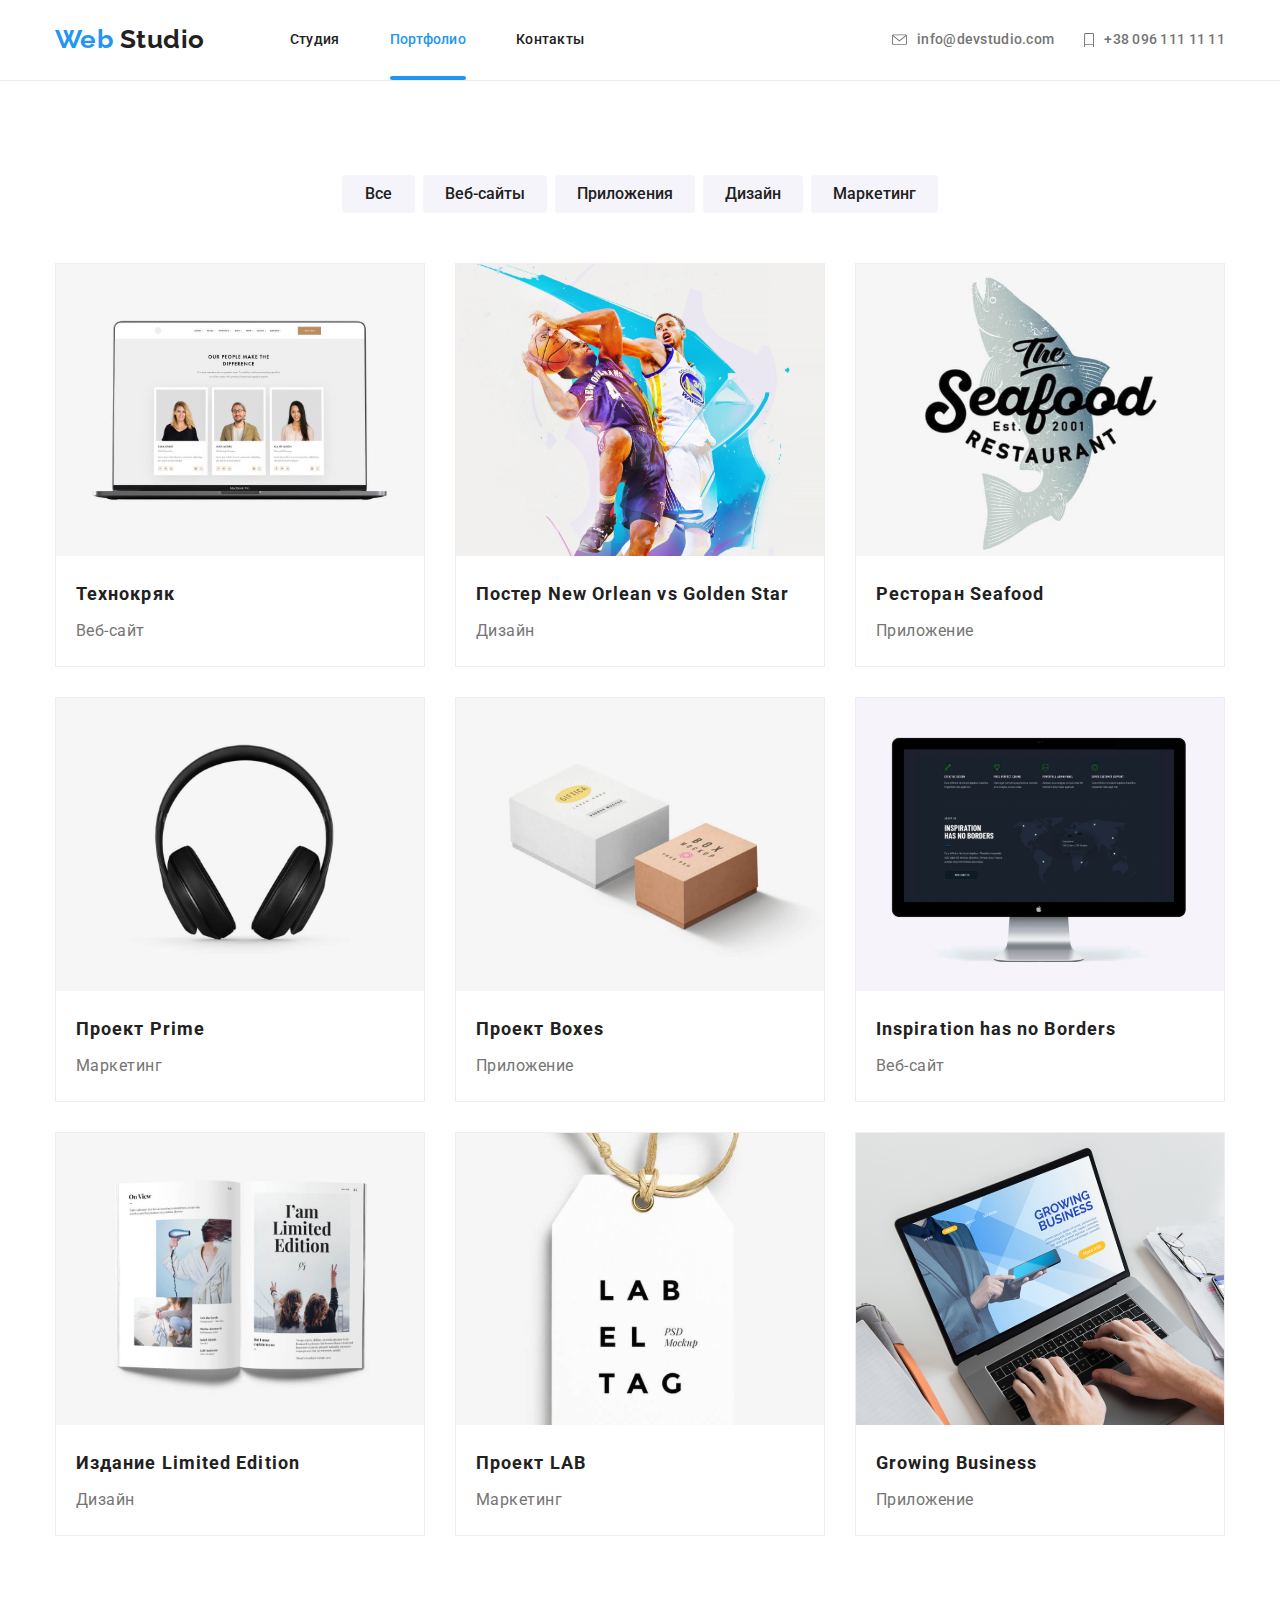
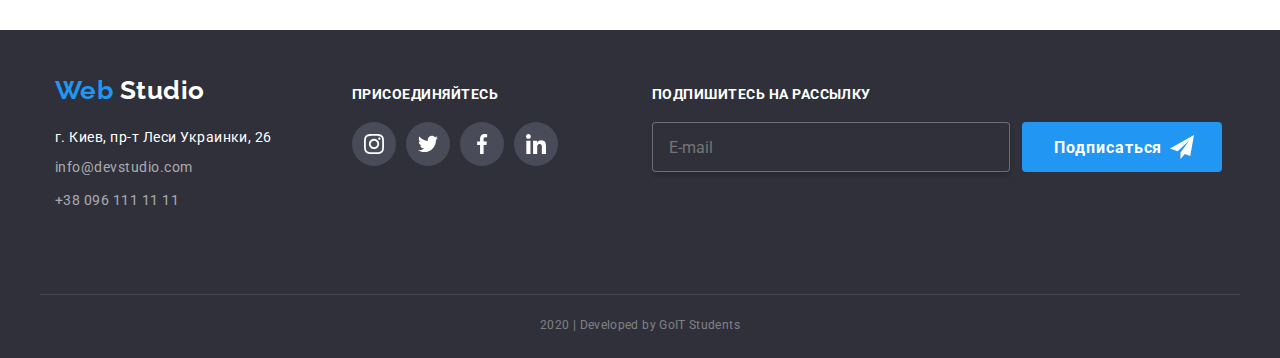
==== portfolio.html @ 12be7b73 "1" ====
<!DOCTYPE html>
<html lang="ru">
  <head>
    <meta charset="UTF-8" />
    <meta name="viewport" content="width=device-width, initial-scale=1.0" />
    <title>Portfolio</title>
    <link
      href="https://fonts.googleapis.com/css2?family=Raleway:wght@700&family=Roboto:wght@400;500;700&display=swap"
      rel="stylesheet"
    />
    <link
      rel="stylesheet"
      href="https://cdnjs.cloudflare.com/ajax/libs/modern-normalize/0.6.0/modern-normalize.min.css"
    />
    <link rel="stylesheet" href="./css/style.css" />
  </head>
  <body class="page">
    <!-- шапка сайта -->
    <header class="page-header">
      <nav class="container main-nav">
        <a href="./index.html" class="header-logo">
          <span class="header-logo-web">Web</span> Studio
        </a>
        <ul class="site-nav list">
          <li class="item">
            <a href="./index.html" class="header-site-nav">Студия</a>
          </li>
          <li class="item">
            <a href="./portfolio.html" class="header-site-nav current"
              >Портфолио</a
            >
          </li>
          <li class="item">
            <a href="" class="header-site-nav">Контакты</a>
          </li>
        </ul>

        <address class="address-nav">
          <ul class="address-nav list">
            <li class="item">
              <a class="address-mail link" href="mailto:info@devstudio.com">
                <svg class="mail-icon-address">
                  <use href="./img/sprite.svg#icon-mail"></use>
                </svg>
                <!-- <span> -->
                <!-- <img src="./img/address/mail.svg" alt="mail" /> -->
                info@devstudio.com
                <!-- </span> -->
              </a>
            </li>
            <li class="item">
              <a class="address-tel link" href="tel:+380961111111">
                <svg class="tel-icon-address">
                  <use href="./img/sprite.svg#icon-phone"></use>
                </svg>
                <!-- <span> -->
                <!-- <img src="./img/address/phone.svg" alt="phone" />  -->
                +38 096 111 11 11
                <!-- </span> -->
              </a>
            </li>
          </ul>
        </address>
      </nav>
    </header>
    <!-- портфолио -->
    <!-- фильтер кнопки -->
    <section class="section-filter">
      <div class="container">
        <h1 class="invisible-heading">Портфолио</h1>
        <ul class="button-list list">
          <li class="item">
            <button type="button" class="filter-button">Все</button>
          </li>
          <li class="item">
            <button type="button" class="filter-button">Веб-сайты</button>
          </li>
          <li class="item">
            <button type="button" class="filter-button">Приложения</button>
          </li>
          <li class="item">
            <button type="button" class="filter-button">Дизайн</button>
          </li>
          <li>
            <button type="button" class="filter-button">Маркетинг</button>
          </li>
        </ul>
      </div>
    </section>
    <!-- проекты -->
    <main>
      <section class="section-projects">
        <div class="container">
          <h2 class="invisible-heading">Проекты</h2>
          <ul class="projects-list list">
            <li class="portfolio-card item">
              <a href="" class="portfolio-link">
                <div class="projects-card">
                  <img src="./img/Portfolio/img1.svg" width="368" alt="" />
                  <div class="projects-overlay">
                    <p class="projects-text">
                      Технокряк это современная площадка распространения
                      коронавируса. Компании используют эту платформу для
                      цифрового шпионажа и атак на защищённые сервера
                      конкурентов.
                    </p>
                  </div>
                </div>
                <h3 class="projects-title">Технокряк</h3>
                <p class="projects-resource">Веб-сайт</p>
              </a>
            </li>
            <li class="portfolio-card item">
              <a href="" class="portfolio-link">
                <div class="projects-card">
                  <img src="./img/Portfolio/img2.svg" width="368" alt="" />
                  <div class="projects-overlay">
                    <p class="projects-text">
                      Технокряк это современная площадка распространения
                      коронавируса. Компании используют эту платформу для
                      цифрового шпионажа и атак на защищённые сервера
                      конкурентов.
                    </p>
                  </div>
                </div>
                <h3 class="projects-title">Постер New Orlean vs Golden Star</h3>
                <p class="projects-resource">Дизайн</p>
              </a>
            </li>
            <li class="portfolio-card item">
              <a href="" class="portfolio-link">
                <div class="projects-card">
                  <img src="./img/Portfolio/img3.svg" width="368" alt="" />
                  <div class="projects-overlay">
                    <p class="projects-text">
                      Технокряк это современная площадка распространения
                      коронавируса. Компании используют эту платформу для
                      цифрового шпионажа и атак на защищённые сервера
                      конкурентов.
                    </p>
                  </div>
                </div>
                <h3 class="projects-title">Ресторан Seafood</h3>
                <p class="projects-resource">Приложение</p>
              </a>
            </li>
            <li class="portfolio-card item">
              <a href="" class="portfolio-link">
                <div class="projects-card">
                  <img src="./img/Portfolio/img4.svg" width="368" alt="" />
                  <div class="projects-overlay">
                    <p class="projects-text">
                      Технокряк это современная площадка распространения
                      коронавируса. Компании используют эту платформу для
                      цифрового шпионажа и атак на защищённые сервера
                      конкурентов.
                    </p>
                  </div>
                </div>
                <h3 class="projects-title">Проект Prime</h3>
                <p class="projects-resource">Маркетинг</p>
              </a>
            </li>
            <li class="portfolio-card item">
              <a href="" class="portfolio-link">
                <div class="projects-card">
                  <img src="./img/Portfolio/img5.svg" width="368" alt="" />
                  <div class="projects-overlay">
                    <p class="projects-text">
                      Технокряк это современная площадка распространения
                      коронавируса. Компании используют эту платформу для
                      цифрового шпионажа и атак на защищённые сервера
                      конкурентов.
                    </p>
                  </div>
                </div>
                <h3 class="projects-title">Проект Boxes</h3>
                <p class="projects-resource">Приложение</p>
              </a>
            </li>
            <li class="portfolio-card item">
              <a href="" class="portfolio-link">
                <div class="projects-card">
                  <img src="./img/Portfolio/img6.svg" width="368" alt="" />
                  <div class="projects-overlay">
                    <p class="projects-text">
                      Технокряк это современная площадка распространения
                      коронавируса. Компании используют эту платформу для
                      цифрового шпионажа и атак на защищённые сервера
                      конкурентов.
                    </p>
                  </div>
                </div>
                <h3 class="projects-title">Inspiration has no Borders</h3>
                <p class="projects-resource">Веб-сайт</p>
              </a>
            </li>
            <li class="portfolio-card item">
              <a href="" class="portfolio-link">
                <div class="projects-card">
                  <img src="./img/Portfolio/img7.svg" width="368" alt="" />
                  <div class="projects-overlay">
                    <p class="projects-text">
                      Технокряк это современная площадка распространения
                      коронавируса. Компании используют эту платформу для
                      цифрового шпионажа и атак на защищённые сервера
                      конкурентов.
                    </p>
                  </div>
                </div>
                <h3 class="projects-title">Издание Limited Edition</h3>
                <p class="projects-resource">Дизайн</p>
              </a>
            </li>
            <li class="portfolio-card item">
              <a href="" class="portfolio-link">
                <div class="projects-card">
                  <img src="./img/Portfolio/img8.svg" width="368" alt="" />
                  <div class="projects-overlay">
                    <p class="projects-text">
                      Технокряк это современная площадка распространения
                      коронавируса. Компании используют эту платформу для
                      цифрового шпионажа и атак на защищённые сервера
                      конкурентов.
                    </p>
                  </div>
                </div>
                <h3 class="projects-title">Проект LAB</h3>
                <p class="projects-resource">Маркетинг</p>
              </a>
            </li>
            <li class="portfolio-card item">
              <a href="" class="portfolio-link">
                <div class="projects-card">
                  <img src="./img/Portfolio/img9.svg" width="368" alt="" />
                  <div class="projects-overlay">
                    <p class="projects-text">
                      Технокряк это современная площадка распространения
                      коронавируса. Компании используют эту платформу для
                      цифрового шпионажа и атак на защищённые сервера
                      конкурентов.
                    </p>
                  </div>
                </div>
                <h3 class="projects-title">Growing Business</h3>
                <p class="projects-resource">Приложение</p>
              </a>
            </li>
          </ul>
        </div>
      </section>
    </main>

    <footer class="section-footer">
      <div class="footer-container container">
        <div class="block-address">
          <a href="" class="logo-title">
            <span class="header-logo-web">Web</span> Studio
          </a>
          <div class="address">
            <p class="footer-address">г. Киев, пр-т Леси Украинки, 26</p>
            <ul class="mail-tel list">
              <li class="mail">
                <a href="mailto:info@devstudio.com" class="footer-mail-tel"
                  >info@devstudio.com
                </a>
              </li>
              <li>
                <a href="tel:+380961111111" class="footer-mail-tel"
                  >+38 096 111 11 11
                </a>
              </li>
            </ul>
          </div>
        </div>
        <div class="block-soc">
          <h2 class="footer-title">присоединяйтесь</h2>
          <ul class="footer-soc-list list">
            <li class="footer-list">
              <a class="list-iteam instagram" href="">
                <svg class="footer-icon">
                  <use href="./img/sprite.svg#icon-instagram"></use>
                </svg>
              </a>
            </li>
            <li class="footer-list">
              <a class="list-iteam twitter" href="">
                <svg class="footer-icon">
                  <use href="./img/sprite.svg#icon-twitter"></use>
                </svg>
              </a>
            </li>
            <li class="footer-list">
              <a class="list-iteam facebook" href="">
                <svg class="footer-icon">
                  <use href="./img/sprite.svg#icon-facebook"></use>
                </svg>
              </a>
            </li>
            <li class="footer-list">
              <a class="list-iteam linkedin" href="">
                <svg class="footer-icon">
                  <use href="./img/sprite.svg#icon-linkedin"></use>
                </svg>
              </a>
            </li>
          </ul>
        </div>
        <div class="block-mailing">
          <div class="mialing">
            <h2 class="footer-title">Подпишитесь на рассылку</h2>
            <input
              type="email"
              class="input-mailing"
              name="mailing"
              id="mailing"
              placeholder="E-mail"
            />
          </div>
          <div class="button-mailing-container">
            <button type="button" class="banner-button">
              Подписаться
            </button>
            <svg class="icon-mailing" width="24px" height="24px">
              <use href="./img/sprite.svg#icon-send"></use>
            </svg>
          </div>
        </div>
      </div>
      <div>
        <p class="footer-basement container">
          2020 | Developed by GoIT Students
        </p>
      </div>
    </footer>
  </body>
</html>
---- css/style.css ----
/* основной цвет текста #212121 */
/* основной вторичный цвет текста #757575 */
/* белый #FFFFFF */
/* шапка #FFFFFF */
/* тело #E5E5E5*/
/* команда вторичный #F5F4FA */
/* подвал #2F303A */

:root {
  --primary-text-color: #757575;
  --title-text-color: #212121;
  --title-text-color-white: #ffffff;
  --primary-background-color: #ffffff;
  --accent-color: #2196f3;
  --secondary-text-color: #757575;
  --timihg-function: cubic-bezier(0.4, 0, 0.2, 1);
}

.page {
  background-color: #ffffff;
  color: #212121;

  font-family: Roboto, sans-serif;
  letter-spacing: 0.03em;
}

img {
  display: block;
}

.list {
  list-style: none;
  margin-top: 0px;
  padding: 0;
  margin: 0;
}

p {
  margin: 0;
}

/* Web Studio */

/* header шапка сайта (Web Studio and Portfolio) */

.page-header {
  background: #ffffff;
  border-bottom: 1px solid #ececec;
}

.container {
  margin-left: auto;
  margin-right: auto;
  padding-left: 15px;
  padding-right: 15px;
  width: 1200px;

  /* убрать */
  /* outline: 2px solid tomato; */
}
.main-nav {
  display: flex;
  align-items: center;
}

/* Logo */

.header-logo {
  color: #212121;

  font-family: Raleway, cursive;
  font-weight: bold;
  font-size: 26px;
  line-height: 1.2;
  text-decoration: none;

  transition: color 250ms var(--timihg-function);
}

.header-logo:hover,
.header-logo:focus {
  color: #2196f3;
}

.header-logo-web {
  color: #2196f3;
}

/* header-site-nav */

.site-nav {
  display: flex;
  margin-left: 85px;
}

.site-nav .item {
  /* margin-right: 50px; */

  /* убоать */
  /* background-color: tomato; */
}

.site-nav .item:not(:last-child) {
  margin-right: 50px;
}

/* .site-nav .item + .item {
  margin-left: 50px;
} */

.header-site-nav {
  position: relative;
  display: block;
  padding-top: 32px;
  padding-bottom: 32px;

  color: #212121;

  font-weight: 500;
  font-size: 14px;
  line-height: 1.14;
  letter-spacing: 0.02em;
  text-decoration: none;

  transition: color 250ms var(--timihg-function);
}

.header-site-nav:hover,
.header-site-nav:focus {
  color: #2196f3;
}

.header-site-nav.current {
  color: #2196f3;
}

.header-site-nav.current::after {
  position: absolute;
  content: '';
  display: block;
  width: 100%;
  height: 4px;
  border-radius: 2px;
  background: #2196f3;
  left: 0px;
  bottom: 0px;
}

/* header-adress */

.address-nav {
  display: flex;
  margin-left: auto;
  font-style: normal;
  align-items: center;
}

.address-nav .item {
  /* убрать */
  /* background-color: tomato; */
}

.address-nav .item:not(:last-child) {
  margin-right: 30px;
}

.link {
  display: block;
  padding-top: 32px;
  padding-bottom: 32px;

  color: #757575;

  font-weight: 500;
  font-size: 14px;
  line-height: 1.14;
  letter-spacing: 0.02em;
  text-decoration: none;
  align-items: center;

  transition: color 250ms var(--timihg-function);
}

.address-nav .link:hover,
.address-nav .link:focus {
  color: #2196f3;
}

.mail-icon-address {
  width: 15px;
  height: 12px;
  margin-right: 10px;
  fill: currentColor;

  transition: fill 250ms var(--timihg-function);
}

.address-nav .link:hover .mail-icon-address,
.address-nav .link:focus .mail-icon-address {
  fill: #2196f3;
}

.tel-icon-address {
  width: 10px;
  height: 14.94px;
  margin-right: 10px;
  fill: currentColor;

  transition: fill 250ms var(--timihg-function);
}

.address-nav .link:hover .tel-icon-address,
.address-nav .link:focus .tel-icon-address {
  fill: #2196f3;
}

.address-nav .address-tel {
  display: flex;
  justify-content: center;
  align-items: center;
}

.address-nav .address-mail {
  display: flex;
  justify-content: center;
  align-items: center;
}

/* .address-mail::before {
  display: inline-block;
  content: '';
  width: 15px;
  height: 12px;
  margin-right: 10;
  background-image: url(../img/address/mail.svg);
  background-size: contain;
  background-repeat: no-repeat;
  background-position: center;
  align-items: center;
}  */

/* .address-tel::before {
  display: inline-block;
  content: '';
  width: 10px;
  height: 15px;
  margin-right: 10;
  background-image: url(../img/address/phone.svg);
  background-size: contain;
  background-repeat: no-repeat;
  background-position: center;
  align-items: center;
} */

/* banner */

.section-banner {
  /*
  margin-left: auto;
  margin-right: auto;

  background: rgba(47, 48, 58, 0.8); */

  /* padding-bottom: 98px; */
  max-width: 1600px;
  height: 600px;
  margin-left: auto;
  margin-right: auto;

  background-color: rgba(47, 48, 58, 0.8);
  background-image: linear-gradient(
      to right,
      rgba(47, 48, 58, 0.8),
      rgba(47, 48, 58, 0.8)
    ),
    url(../img/banner/Headerimg.svg);

  background-repeat: no-repeat;
  background-position: center;
  background-size: cover;
}

.banner {
  /* text-align: center;
  background: rgba(47, 48, 58, 0.8); */

  display: block;
  margin-left: auto;
  margin-right: auto;
  width: 1200px;
  padding-left: 15px;
  padding-right: 15px;
}

.section-banner .banner {
  padding: 150px 15px;
  text-align: center;
}

.banner-title {
  /* width: 750px;
  min-height: 120px;
  margin-top: 200px;
  
  margin-left: auto;
  margin-right: auto;

  color: #ffffff;
  font-weight: 900;
  font-size: 44px;
  line-height: 1.36;
  text-align: center;
  letter-spacing: 0.06em;
  text-transform: uppercase; */

  margin-bottom: 30px;

  color: #ffffff;

  font-weight: 900;
  font-size: 44px;
  line-height: 1.36;
  text-align: center;
  letter-spacing: 0.06em;
  text-transform: uppercase;
}

/* кнопка banner */

.banner-button {
  display: inline-flex;
  margin-bottom: 0px;
  padding: 10px 32px;
  min-width: 200px;
  height: 50px;
  border-radius: 4px;

  color: #ffffff;
  background-color: #2196f3;

  border: 0px;
  font-weight: bold;
  font-size: 16px;
  line-height: 1.87;
  align-items: center;
  text-align: center;
  letter-spacing: 0.06em;

  transition: background-color 250ms var(--timihg-function),
    color 250ms var(--timihg-function);
}

.banner-button:hover,
.banner-button:focus {
  color: #2196f3;
  background-color: #ffffff;
}

/* section-work преимущества */

.work-list .item::before {
  display: block;
  margin-bottom: 30px;
  height: 120px;
  border-radius: 4px;
  content: '';
  background: #f5f4fa;
  background-size: 70px;
  background-repeat: no-repeat;
  background-position: center;
  align-items: center;
}

.item.icon-antenna::before {
  background-image: url(../img/Section1/antenna/antenna.svg);
}

.item.icon-clock::before {
  background-image: url(../img/Section1/clock/clock.svg);
}

.item.icon-diagram::before {
  background-image: url(../img/Section1/diagram/diagram.svg);
}

.item.icon-astronaut::before {
  background-image: url(../img/Section1/astronaut/astronaut.svg);
}

.section-work {
  padding-top: 98px;
  padding-bottom: 94px;
}

.work-list {
  display: flex;
}

.work-list .item {
  /* убрать */
  /* background-color: tomato; */
}

.work-list .item:not(:last-child) {
  margin-right: 30px;
}

.section-work-title {
  margin-top: 0px;
  margin-bottom: 10px;

  color: #212121;

  font-weight: bold;
  font-size: 14px;
  line-height: 1.14;
  text-transform: uppercase;
}

.section-work-text {
  margin-top: 0px;
  margin-bottom: 0px;

  color: #757575;

  font-size: 14px;
  line-height: 1.71;
}

/* section-occupation род занятий */

.section-occupation {
  padding-bottom: 94px;
}

.occupation-title {
  margin-top: 0px;
  margin-bottom: 50px;

  font-weight: bold;
  font-size: 36px;
  line-height: 1.16;
  text-align: center;
}

.occupation-list {
  display: flex;
}

.occupation-list .item {
  /* убрать */
  /* background-color: tomato; */
  position: relative;
  width: 370px;
}

.occupation-list .item:not(:last-child) {
  margin-right: 30px;
}

.section-occupation-title {
  /* margin-top: 0px;
  margin-bottom: 0px;
  margin-right: 0px; */
  position: absolute;
  bottom: 0px;
  margin: 0px;
  padding-top: 27px;
  padding-bottom: 27px;
  width: 370px;
  height: 70px;

  color: #ffffff;
  background: rgba(47, 48, 58, 0.8);

  font-weight: bold;
  font-size: 14px;
  line-height: 1.4;
  text-align: center;
  letter-spacing: 0.03em;
  text-transform: uppercase;
}

/* section-team команда */

.section-team {
  /* margin-bottom: 94px; */
  padding-top: 94px;
  padding-bottom: 94px;

  background: #f5f4fa;
}

.team-title {
  margin-top: 0;
  margin-bottom: 50px;

  color: #212121;

  font-weight: bold;
  font-size: 36px;
  line-height: 1.16;
  text-align: center;
  letter-spacing: 0.03em;
}

.team-list {
  display: flex;
  justify-content: space-between;
}

.team-list .item {
  /* background-color: tomato; */
}

.team-list .item:not(:last-child) {
  margin-right: 30px;
}

.card {
  width: 252px;
  height: 422px;

  background: #ffffff;
  box-shadow: 0px 2px 1px rgba(0, 0, 0, 0.2), 0px 1px 1px rgba(0, 0, 0, 0.14),
    0px 1px 3px rgba(0, 0, 0, 0.12);

  border-radius: 0px 0px 4px 4px;
}

.team {
  padding-top: 30px;
  padding-bottom: 24px;
  background-color: #ffffff;
}

.section-team-title {
  margin-top: 30px;
  margin-bottom: 10px;

  color: #212121;

  font-weight: 500;
  font-size: 16px;
  line-height: 1.18;
  text-align: center;
}

.section-team-text {
  margin-top: 0px;
  margin-bottom: 16px;

  color: #757575;

  font-size: 16px;
  line-height: 1.18;
  text-align: center;
}

.soc-list {
  display: flex;
  align-items: center;
  justify-content: center;
}

/* .soc-list .list-iteam {
  display: inline-block;
  width: 44px;
  height: 44px;
  margin-right: 10px;
  border-radius: 50%;
  background-repeat: no-repeat;
  background-position: center;
  background-size: 20px;
} */

.social-icon {
  padding-left: 0px;
}

.soc-list .social-icon {
  display: flex;
  width: 44px;
  height: 44px;
  padding: 12px;
  border-radius: 50%;
  background-repeat: no-repeat;

  transition: background-color 250ms cubic-bezier(0.4, 0, 0.2, 1);
}

.soc-list .items:not(:last-child) {
  margin-right: 10px;
}

.soc-icon {
  background-size: 20px;
  fill: #afb1b8;

  transition: fill 250ms var(--timihg-function);
}

.soc-list .social-icon:hover,
.soc-list .social-icon:focus {
  background-color: #2196f3;
}

.soc-list .social-icon:hover .soc-icon {
  fill: #ffffff;
}

/* .list-iteam.instagram {
  background-image: url(../img/Section3/soc/instagram.svg);
}

.list-iteam.twitter {
  background-image: url(../img/Section3/soc/twitter.svg);
}

.list-iteam.facebook {
  background-image: url(../img/Section3/soc/facebook.svg);
}

.list-iteam.linkedin {
  background-image: url(../img/Section3/soc/linkedin.svg);
} */

/* клиенты */

.section-customers {
  padding-top: 94px;
  padding-bottom: 94px;
}

.customers {
  margin-top: 0px;
  margin-bottom: 50px;

  color: #212121;

  font-weight: bold;
  font-size: 36px;
  line-height: 1.16;
  text-align: center;
}

.customers-list {
  display: flex;
}

.customers-list .item a {
  display: flex;
  justify-content: center;
  align-items: center;

  width: 170px;
  height: 90px;
  border: 1px solid #afb1b8;
  box-sizing: border-box;
  border-radius: 4px;

  transition: border 250ms cubic-bezier(0.4, 0, 0.2, 1);
}

.customers-list .item:not(:last-child) {
  margin-right: 30px;
}

.client-icon {
  fill: #afb1b8;

  transition: fill 250ms var(--timihg-function);
}

.customers-list .item a:hover,
.customers-list .item a:focus {
  border-color: #2196f3;
}

.customers-list .item a:hover .client-icon,
.customers-list .item a:focus .client-icon {
  fill: #2196f3;
}

/* footer (Web Studio and Portfolio) */

.section-footer {
  /* padding-top: 60px; */
  padding-bottom: 0px;
  /* height: 252px; */

  background: #2f303a;
}

.footer-container {
  display: flex;
  /* margin-left: auto;
  margin-right: auto; */
  /* width: 1200px; */
  /* height: 130px; */
  /* padding-left: 15px;
  padding-right: 15px; */
  padding-bottom: 28px;
  padding-top: 45px;
}

.logo-title {
  color: #ffffff;

  font-family: Raleway;
  font-weight: bold;
  font-size: 26px;
  line-height: 1.19;
  text-decoration: none;
}

.address {
  margin-top: 20px;
}

.footer-address {
  margin-top: 0em;
  margin-bottom: 6px;

  color: #ffffff;

  font-size: 14px;
  line-height: 1.71;
}

.block-address {
  display: block;
}

.mail {
  margin-top: 0em;
  margin-bottom: 9px;
}

.footer-mail-tel {
  color: rgba(255, 255, 255, 0.6);

  font-size: 14px;
  line-height: 1.71;
  text-decoration: none;
}

.block-soc {
  display: block;
  padding-left: 80px;
  padding-right: 94px;
}

.footer-soc-list {
  display: flex;
}

.footer-soc-list .list-iteam {
  display: flex;
  width: 44px;
  height: 44px;
  padding: 12px;
  border-radius: 50%;
  background-repeat: no-repeat;
  background-color: rgba(80, 82, 97, 0.8);

  transition: background-color 250ms var(--timihg-function);
}

.footer-icon {
  background-size: 20px;
  fill: #ffffff;
}

.footer-soc-list .list-iteam:hover {
  background-color: #2196f3;
}

.footer-soc-list .footer-list:not(:last-child) {
  margin-right: 10px;
}

/* .footer-soc-list .instagram {
  background-image: url(../img/Footer/Soc/instagram.svg);
}

.footer-soc-list .twitter {
  background-image: url(../img/Footer/Soc/twitter.svg);
}

.footer-soc-list .facebook {
  background-image: url(../img/Footer/Soc/facebook.svg);
}

.footer-soc-list .linkedin {
  background-image: url(../img/Footer/Soc/linkedin.svg);
} */

/* .button-icon {
  margin-left: 10px;
} */

.footer-title {
  margin-bottom: 20px;
  color: #ffffff;

  font-family: Roboto;
  font-weight: bold;
  font-size: 14px;
  line-height: 1.14;
  text-transform: uppercase;
}
.block-mailing {
  display: flex;
  align-items: flex-end;
  padding-bottom: 94px;
}

.input-mailing {
  height: 50px;
  width: 358px;
  padding-left: 16px;
  padding-top: 16px;
  padding-bottom: 16px;
  background-color: #2f303a;
  border: 1px solid rgba(255, 255, 255, 0.3);
  box-sizing: border-box;
  box-shadow: 0px 4px 4px rgba(0, 0, 0, 0.15);
  border-radius: 4px;
  margin-right: 12px;
  font-family: Roboto;
  font-weight: 400;
  font-size: 16px;
  line-height: 1.25;
  color: rgba(255, 255, 255, 0.6);
}

.mailing {
  display: flex;
  flex-direction: column;
}

.button-mailing-container {
  position: relative;
}

.icon-mailing {
  position: absolute;
  top: 13px;
  right: 28px;
  fill: #ffffff;
}

.footer-basement {
  /* padding-top: 10px;
  padding-bottom: 0px;
  margin-top: 30px;
  margin-bottom: 0px;
  margin-right: auto;
  margin-left: auto;

  border-top: 1px solid rgba(255, 255, 255, 0.1);
  color: rgba(255, 255, 255, 0.4);

  width: 1170px;
  text-align: center;
  font-size: 12px; */

  padding-top: 18px;
  padding-bottom: 21px;
  border-top: 1px solid rgba(255, 255, 255, 0.1);
  font-weight: normal;
  font-size: 12px;
  line-height: 2;
  text-align: center;
  letter-spacing: 0.03em;
  color: rgba(255, 255, 255, 0.4);
}

/* Portfolio */

/* header шапка сайта (Web Studio and Portfolio) */

/* фильтер кнопки*/

.section-filter {
  padding-top: 94px;
}

.invisible-heading {
  display: none;
}

.section-filter .list {
  display: flex;
  justify-content: center;
}

.button-list .item:not(:last-child) {
  margin-right: 8px;
}

.filter-button {
  border-radius: 4px;
  padding: 6px 22px;
  min-width: 73px;
  height: 38px;

  color: #212121;
  background-color: #f5f4fa;

  border: 0px;
  font-family: Roboto;
  font-style: normal;
  font-weight: 500;
  font-size: 16px;
  line-height: 1.62;
  cursor: pointer;

  transition: color 250ms var(--timihg-function),
    background-color 250ms var(--timihg-function);
}

.filter-button:hover,
.filter-button:focus {
  color: #ffffff;
  background-color: #2196f3;
}

.filter-button.current {
  color: #ffffff;
  background: #2196f3;
}

/* проекты */

.section-projects {
  padding-top: 50px;
  padding-bottom: 94px;
}

.projects-list {
  display: flex;
  flex-wrap: wrap;
}

.portfolio-card {
  /* padding-bottom: 20px; */

  background-color: #ffffff;
  border: 1px solid #eeeeee;
  box-sizing: border-box;

  /* border-radius: 0px 0px 4px 4px;
  box-shadow: 1px 4px 6px rgba(0, 0, 0, 0.16), 0px 4px 4px rgba(0, 0, 0, 0.06),
    0px 1px 1px rgba(0, 0, 0, 0.12); */
}

.portfolio-card:hover {
  border-radius: 0px 0px 4px 4px;
  box-shadow: 1px 4px 6px rgba(0, 0, 0, 0.16), 0px 4px 4px rgba(0, 0, 0, 0.06),
    0px 1px 1px rgba(0, 0, 0, 0.12);
}

.projects-list .item {
  display: block;
  margin-bottom: 30px;
  width: calc((100% - 60px) / 3);
}

.projects-list .item:not(:nth-child(3n)) {
  margin-right: 30px;
}

.projects-list .item:nth-last-child(-n + 3) {
  margin-bottom: 0px;
}

.portfolio-link {
  text-decoration: none;
}

.projects-title {
  margin-top: 20px;
  margin-bottom: 4px;
  margin-left: 20px;

  color: #212121;

  font-family: Roboto;
  font-style: normal;
  font-weight: bold;
  font-size: 18px;
  line-height: 2;
  letter-spacing: 0.06em;
  text-decoration: none;
}

.projects-resource {
  margin-top: 0px;
  margin-bottom: 20px;
  margin-left: 20px;

  color: #757575;

  font-size: 16px;
  line-height: 1.87;
}

.projects-card {
  position: relative;
  overflow: hidden;
}

.projects-overlay {
  /* display: inline-block;
  content: ''; */
  position: absolute;
  top: 0;
  right: 0;

  width: 100%;
  height: 101%;
  background-color: rgba(33, 150, 243, 0.9);

  /* opacity: 0; */

  transform: translateY(100%);
  transition: transform 250ms var(--timihg-function);
}

/* .projects-card:hover::before {
  opacity: 1;
} */

.portfolio-card:hover .projects-overlay {
  transform: translateY(0%);
}

.projects-text {
  position: absolute;
  /* top: 50%;
  left: 50%;
  transform: translate(-50%, -50%); */
  width: 100%;
  padding-bottom: 63px;
  padding-top: 63px;
  padding-left: 24px;
  padding-right: 24px;
  /* display: flex; */
  opacity: 0;
  /* pointer-events: none; */

  /* transition: 250ms; */

  margin-top: 0px;
  margin-bottom: 0px;

  /* color: #ffffff; */
  /* color: black; */
  color: #ffffff;
  font-size: 18px;
  line-height: 1.55;
  letter-spacing: 0.02em;
  transition: opacity 250ms var(--timihg-function);
}

.portfolio-card:hover .projects-text {
  opacity: 1;
}

/* footer (Web Studio and Portfolio) */

/* модальное окно */

.backdrop {
  position: fixed;
  top: 0;
  left: 0;
  width: 100%;
  height: 100%;
  background-color: rgba(0, 0, 0, 0.2);
  opacity: 1;
  transition: opacity 250ms var(--timing-function);
}

.backdrop.is-hidden {
  opacity: 0;
  pointer-events: none;
  visibility: hidden;
}

.backdrop.is-hidden .modal {
  transform: translate(-50%, -50%) scale(0.1);
}

.modal {
  position: absolute;
  top: 50%;
  left: 50%;
  transform: translate(-50%, -50%) scale(1);
  max-height: 581px;
  max-width: 528px;
  border-radius: 4px;
  background-color: #ffffff;
  transition: transform 250ms var(--timing-function);
}

.modal-title {
  display: block;
  padding-left: 40px;
  padding-top: 40px;
  padding-right: 40px;
  padding-bottom: 30px;
  font-weight: 700;
  font-size: 20px;
  line-height: 1.15;
  text-align: center;
  letter-spacing: 0.03em;
}

.modal-form-field {
  display: flex;
  flex-direction: column;
}

.form-field {
  display: flex;
  flex-direction: column;
  position: relative;
  width: 448px;
  height: 40px;
  margin-left: 40px;
  margin-right: 40px;
  margin-bottom: 28px;
}

.form-field-input {
  height: 40px;
  width: 448px;
  border: 1px solid rgba(33, 33, 33, 0.2);
  box-sizing: border-box;
  border-radius: 4px;
  padding-left: 42px;
  outline: none;
}

.form-field-input:focus {
  border: 1px solid #2196f3;
}

.form-field-input:focus + .form-field-lable,
.form-field-input:not(:placeholder-shown) + .form-field-lable {
  transform: translateY(-40px);
  left: 16px;
  color: var(--accent-color);
}

.form-field-lable {
  position: absolute;
  top: 50%;
  left: 42px;
  transform: translateY(-50%);
  font-weight: 400;
  font-size: 14px;
  line-height: 1.14;
  letter-spacing: 0.01em;
  color: var(--secondary-text-color);
  transition: transform 250ms var(--timing-function);
}

.form-icon {
  position: absolute;
  top: 50%;
  left: 16px;
  transform: translateY(-50%);
  background-repeat: no-repeat;
}

.form-field-input:focus ~ .form-icon {
  fill: var(--accent-color);
}

.comment-textarea {
  height: 120px;
  width: 448px;
  resize: none;
  border: 1px solid rgba(33, 33, 33, 0.2);
  box-sizing: border-box;
  border-radius: 4px;
  padding-left: 16px;
  padding-top: 12px;
  outline: none;
}

.comment-textarea:focus {
  border: 1px solid #2196f3;
}

.comment-field {
  display: flex;
  flex-direction: column;
  position: relative;
  margin-left: 40px;
  margin-right: 40px;
  margin-bottom: 20px;
  margin-top: 0px;
}

.comment {
  position: absolute;
  left: 16px;
  top: 12px;
  font-weight: 400;
  font-size: 14px;
  line-height: 1.14;
  letter-spacing: 0.01em;
  color: var(--secondary-text-color);
}

.comment-textarea:focus + .comment,
.comment-textarea:not(:placeholder-shown) + .comment {
  transform: translateY(-35px);
  color: var(--accent-color);
  transition: transform 250ms var(--timing-function);
}

.terms-field {
  margin-left: 52px;
  margin-right: 52px;
  margin-bottom: 30px;
  font-style: normal;
  font-weight: 400;
  font-size: 14px;
  line-height: 1.7;
  letter-spacing: 0.03em;
  color: var(--secondary-text-color);
}

.lable-checkbox {
  display: flex;
  align-items: center;
}

.checkbox {
  position: absolute;
  width: 1px;
  height: 1px;
  margin: -1px;
  border: 0;
  padding: 0;
  clip: rect(0 0 0 0);
  overflow: hidden;
}

.checkbox-text::before {
  content: '';
  height: 16px;
  width: 16px;
  border: 2px solid #212121;
  border-radius: 4px;
  margin-right: 8px;
}

.checkbox:checked + .checkbox-text::before {
  border-color: transparent;
  background-color: #2196f3;
  background-image: url('../img/icon-check\.svg');
  background-size: contain;
  background-origin: border-box;
}

.checkbox-text {
  display: flex;
  align-items: center;
  font-weight: 400;
  font-size: 14px;
  line-height: 1.7;
  letter-spacing: 0.03em;
  color: #757575;
}

.checkbox-link {
  font-weight: 400;
  font-size: 14px;
  line-height: 1.7;
  letter-spacing: 0.03em;
  text-decoration-line: underline;
  color: #2196f3;
}

.button-submit {
  height: 50px;
  width: 200px;
  margin-left: 164px;
  margin-right: 164px;
  margin-bottom: 40px;
  padding-left: 55px;
  padding-top: 10px;
  padding-right: 55px;
  padding-bottom: 10px;
  text-align: center;
  border-color: transparent;
  background-color: #2196f3;
  border-radius: 4px;

  font-weight: 700;
  font-size: 16px;
  line-height: 1.87;
  letter-spacing: 0.06em;
  color: #ffffff;
}

.button-close {
  position: absolute;
  display: flex;
  align-items: center;
  top: 8px;
  right: 8px;
  height: 30px;
  width: 30px;
  border-radius: 50%;
  background-color: var(--primary-background-color);
  border: 1px solid rgba(33, 33, 33, 0.2);
  outline: none;
}

.button-close:hover {
  fill: var(--accent-color);
}
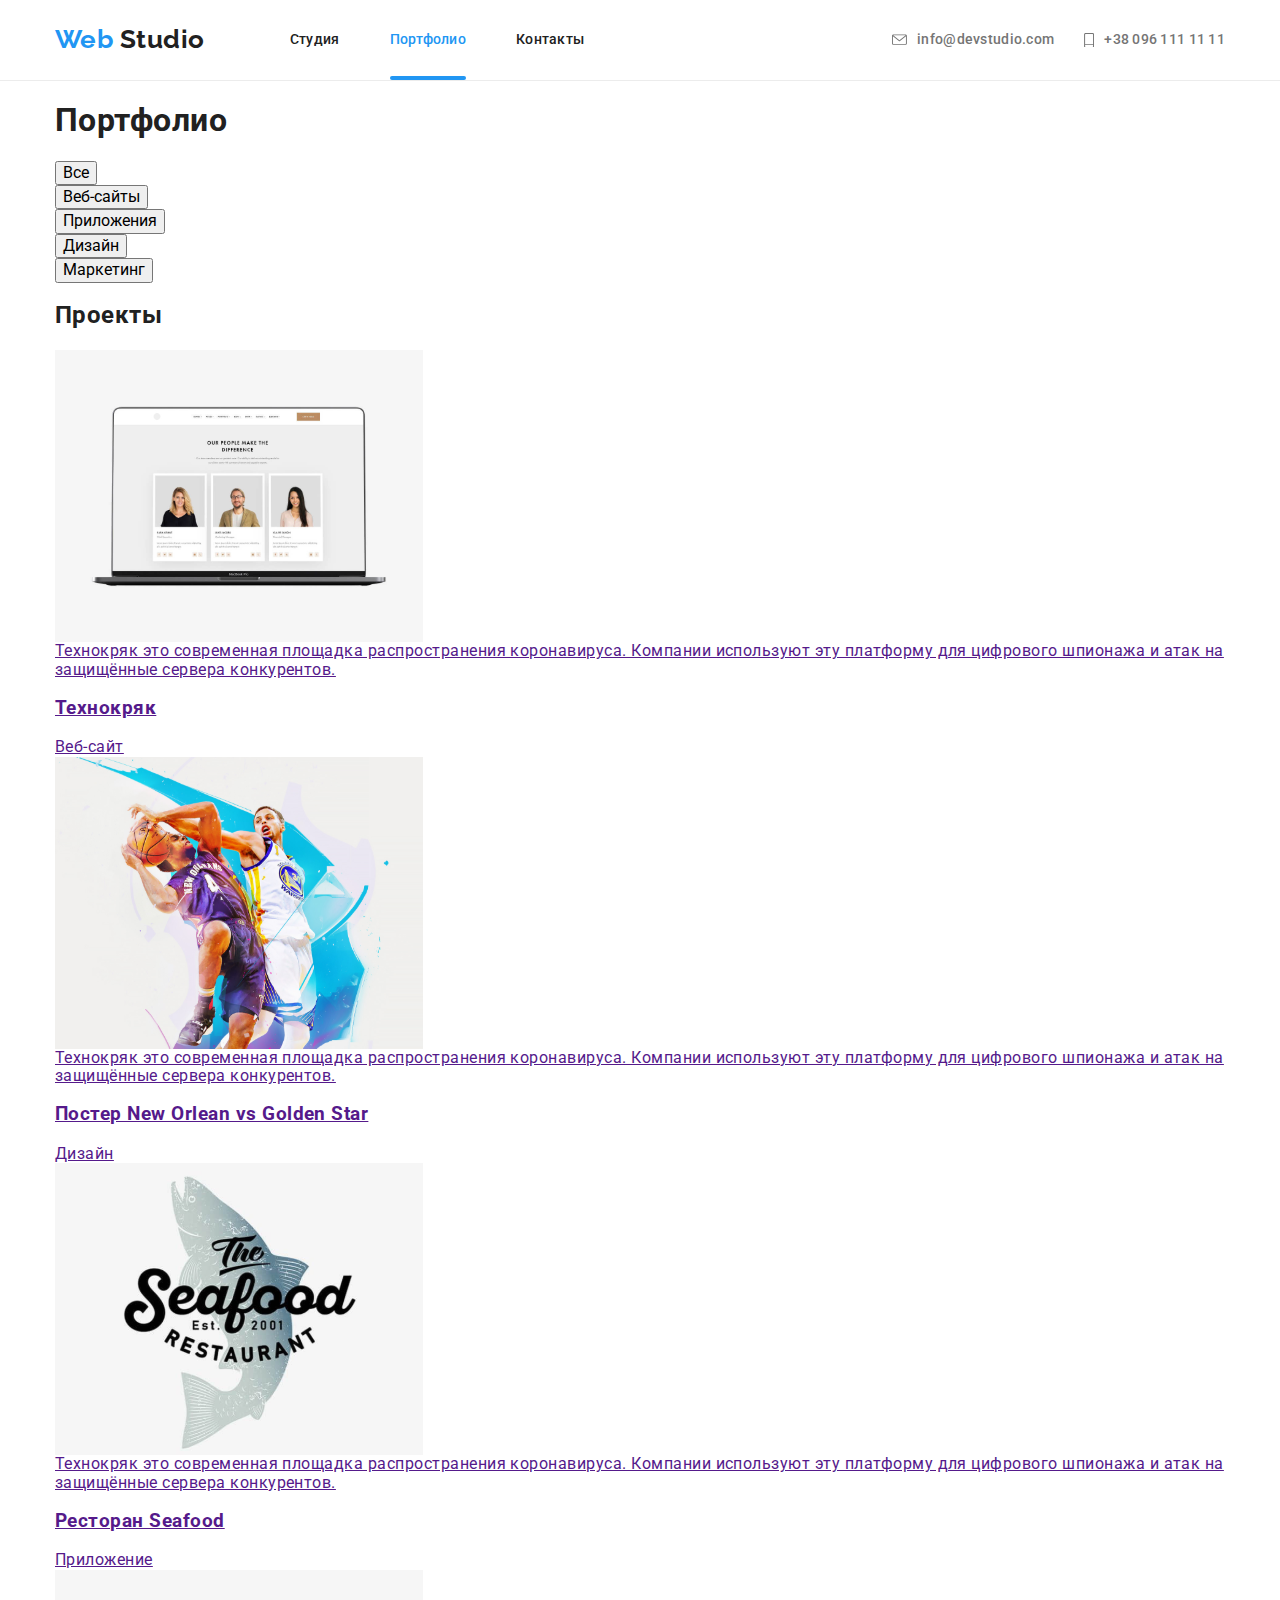
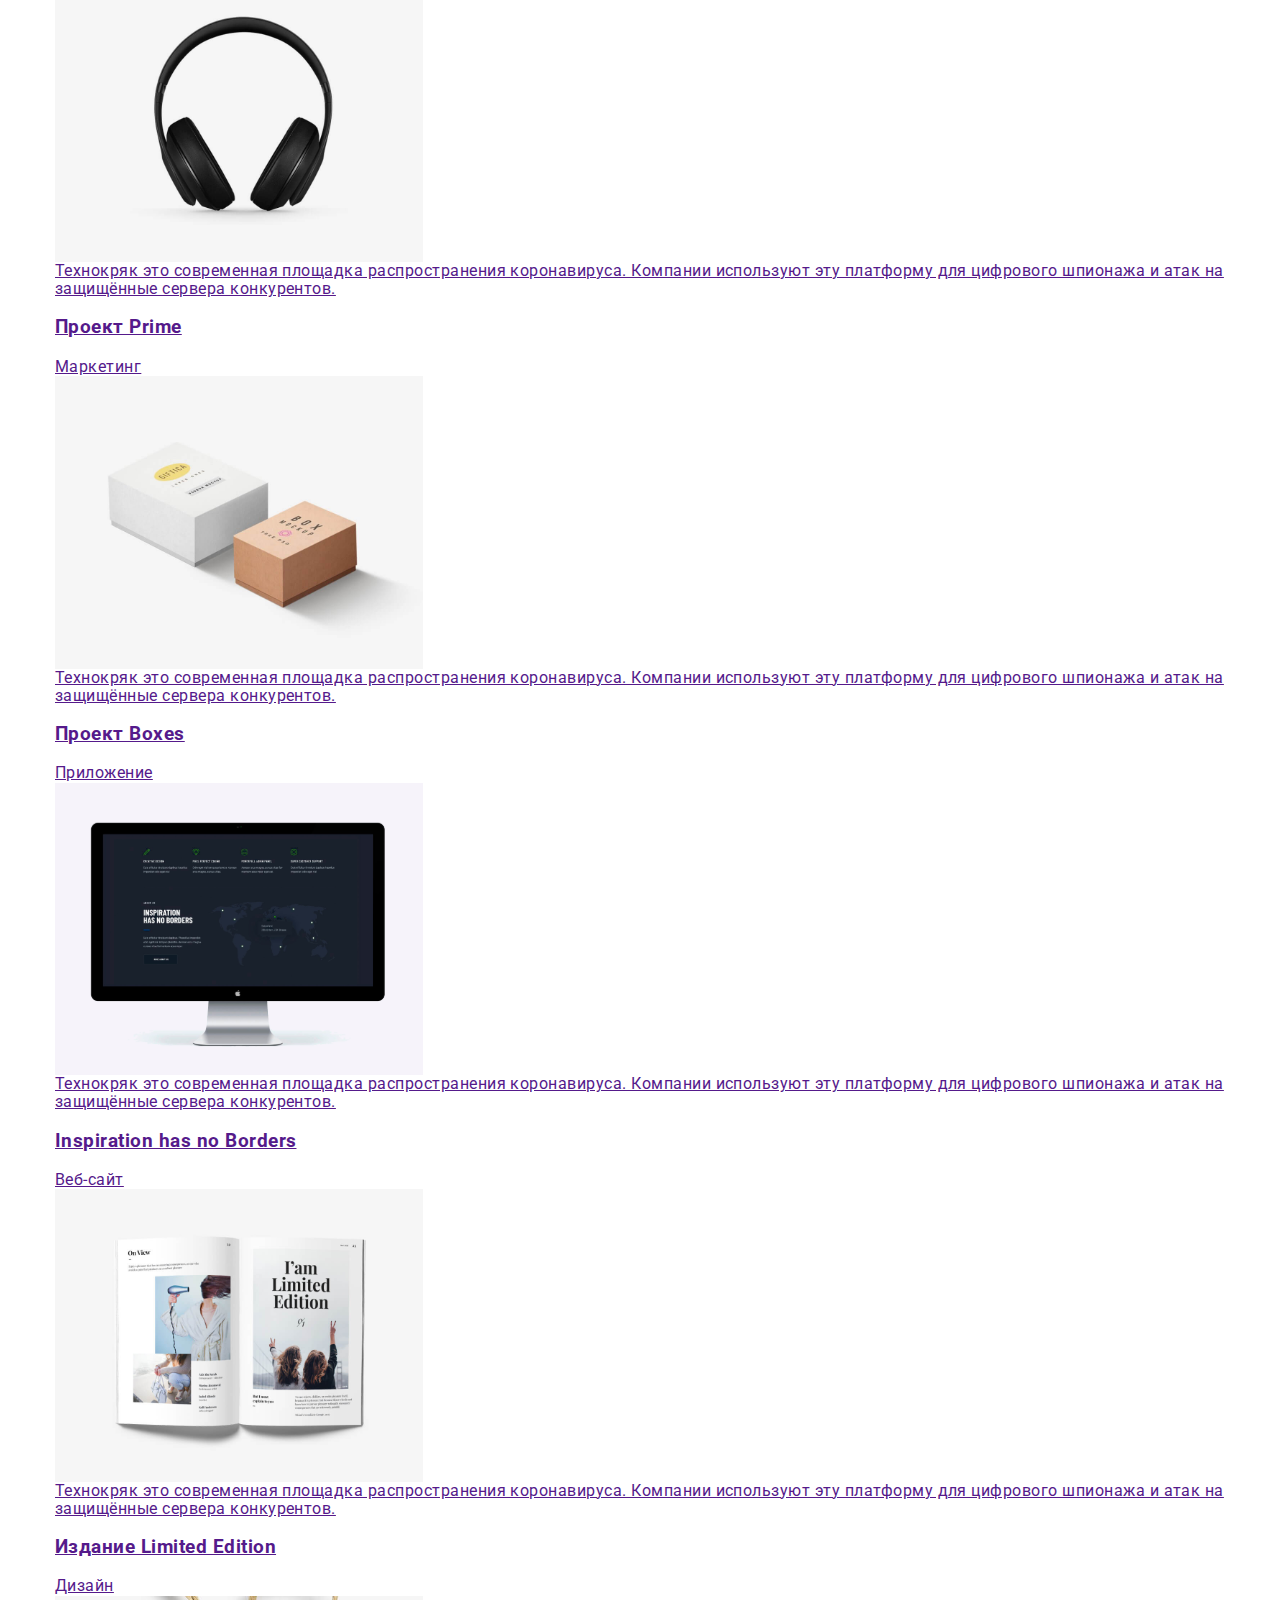
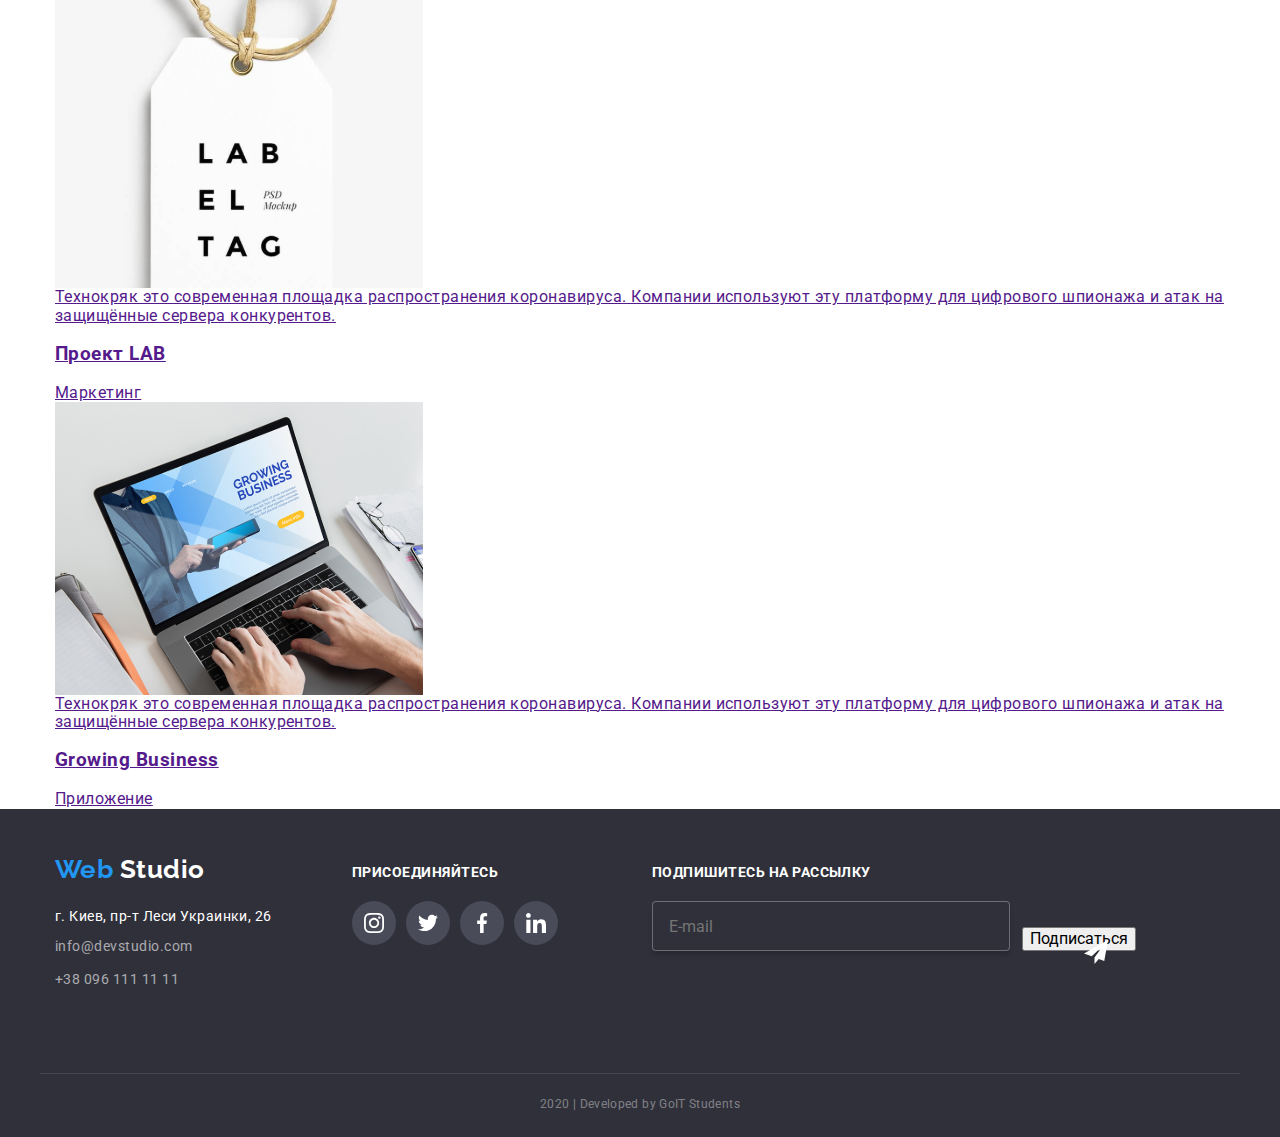
==== commit ecdca648: "1" ====
--- a/portfolio.html
+++ b/portfolio.html
@@ -12,7 +12,7 @@
       rel="stylesheet"
       href="https://cdnjs.cloudflare.com/ajax/libs/modern-normalize/0.6.0/modern-normalize.min.css"
     />
-    <link rel="stylesheet" href="./css/style.css" />
+    <link rel="stylesheet" href="./css/portfolio.min.css" />
   </head>
   <body class="page">
     <!-- шапка сайта -->
--- a/css/portfolio.min.css
+++ b/css/portfolio.min.css
@@ -0,0 +1,2 @@
+.page{background-color:#ffffff;color:#212121;font-family:Roboto, sans-serif;letter-spacing:0.03em}img{display:block}.list{list-style:none;margin-top:0px;padding:0;margin:0}p{margin:0}.page-header{background:#ffffff;border-bottom:1px solid #ececec}.container{margin-left:auto;margin-right:auto;padding-left:15px;padding-right:15px;width:1200px}.main-nav{display:-webkit-box;display:-ms-flexbox;display:flex;-webkit-box-align:center;-ms-flex-align:center;align-items:center}.site-nav{display:-webkit-box;display:-ms-flexbox;display:flex;margin-left:85px}.site-nav .item:not(:last-child){margin-right:50px}.header-site-nav{position:relative;display:block;padding-top:32px;padding-bottom:32px;color:#212121;font-weight:500;font-size:14px;line-height:1.14;letter-spacing:0.02em;text-decoration:none;-webkit-transition:color 250ms cubic-bezier(0.4, 0, 0.2, 1);transition:color 250ms cubic-bezier(0.4, 0, 0.2, 1)}.header-site-nav:hover,.header-site-nav:focus{color:#2196f3}.header-site-nav.current{color:#2196f3}.header-site-nav.current::after{position:absolute;content:'';display:block;width:100%;height:4px;border-radius:2px;background:#2196f3;left:0px;bottom:0px}.address-nav{display:-webkit-box;display:-ms-flexbox;display:flex;margin-left:auto;font-style:normal;-webkit-box-align:center;-ms-flex-align:center;align-items:center}.address-nav .item:not(:last-child){margin-right:30px}.link{display:block;padding-top:32px;padding-bottom:32px;color:#757575;font-weight:500;font-size:14px;line-height:1.14;letter-spacing:0.02em;text-decoration:none;-webkit-box-align:center;-ms-flex-align:center;align-items:center;-webkit-transition:color 250ms cubic-bezier(0.4, 0, 0.2, 1);transition:color 250ms cubic-bezier(0.4, 0, 0.2, 1)}.address-nav .link:hover,.address-nav .link:focus{color:#2196f3}.mail-icon-address{width:15px;height:12px;margin-right:10px;fill:currentColor;-webkit-transition:fill 250ms cubic-bezier(0.4, 0, 0.2, 1);transition:fill 250ms cubic-bezier(0.4, 0, 0.2, 1)}.address-nav .link:hover .mail-icon-address,.address-nav .link:focus .mail-icon-address{fill:#2196f3}.tel-icon-address{width:10px;height:14.94px;margin-right:10px;fill:currentColor;-webkit-transition:fill 250ms cubic-bezier(0.4, 0, 0.2, 1);transition:fill 250ms cubic-bezier(0.4, 0, 0.2, 1)}.address-nav .link:hover .tel-icon-address,.address-nav .link:focus .tel-icon-address{fill:#2196f3}.address-nav .address-tel{display:-webkit-box;display:-ms-flexbox;display:flex;-webkit-box-pack:center;-ms-flex-pack:center;justify-content:center;-webkit-box-align:center;-ms-flex-align:center;align-items:center}.address-nav .address-mail{display:-webkit-box;display:-ms-flexbox;display:flex;-webkit-box-pack:center;-ms-flex-pack:center;justify-content:center;-webkit-box-align:center;-ms-flex-align:center;align-items:center}.header-logo{color:#212121;font-family:Raleway, cursive;font-weight:bold;font-size:26px;line-height:1.2;text-decoration:none;-webkit-transition:color 250ms cubic-bezier(0.4, 0, 0.2, 1);transition:color 250ms cubic-bezier(0.4, 0, 0.2, 1)}.header-logo:hover,.header-logo:focus{color:#2196f3}.header-logo-web{color:#2196f3}.logo-title{color:#ffffff;font-family:Raleway;font-weight:bold;font-size:26px;line-height:1.19;text-decoration:none}.backdrop{position:fixed;top:0;left:0;width:100%;height:100%;background-color:rgba(0,0,0,0.2);opacity:1;-webkit-transition:opacity 250ms cubic-bezier(0.4, 0, 0.2, 1);transition:opacity 250ms cubic-bezier(0.4, 0, 0.2, 1)}.backdrop.is-hidden{opacity:0;pointer-events:none;visibility:hidden}.modal{position:absolute;top:50%;left:50%;-webkit-transform:translate(-50%, -50%) scale(1);transform:translate(-50%, -50%) scale(1);max-height:581px;max-width:528px;border-radius:4px;background-color:#fff;-webkit-transition:-webkit-transform 250ms cubic-bezier(0.4, 0, 0.2, 1);transition:-webkit-transform 250ms cubic-bezier(0.4, 0, 0.2, 1);transition:transform 250ms cubic-bezier(0.4, 0, 0.2, 1);transition:transform 250ms cubic-bezier(0.4, 0, 0.2, 1), -webkit-transform 250ms cubic-bezier(0.4, 0, 0.2, 1)}.backdrop.is-hidden .modal{-webkit-transform:translate(-50%, -50%) scale(0.1);transform:translate(-50%, -50%) scale(0.1)}.modal-title{display:block;padding-left:40px;padding-top:40px;padding-right:40px;padding-bottom:30px;font-weight:700;font-size:20px;line-height:1.15;text-align:center;letter-spacing:0.03em}.modal-form-field{display:-webkit-box;display:-ms-flexbox;display:flex;-webkit-box-orient:vertical;-webkit-box-direction:normal;-ms-flex-direction:column;flex-direction:column}.form-field{display:-webkit-box;display:-ms-flexbox;display:flex;-webkit-box-orient:vertical;-webkit-box-direction:normal;-ms-flex-direction:column;flex-direction:column;position:relative;width:448px;height:40px;margin-left:40px;margin-right:40px;margin-bottom:28px}.form-field-input{height:40px;width:448px;border:1px solid rgba(33,33,33,0.2);-webkit-box-sizing:border-box;box-sizing:border-box;border-radius:4px;padding-left:42px;outline:none}.form-field-input:focus{border:1px solid accent-color}.form-field-input:focus+.form-field-lable,.form-field-input:not(:placeholder-shown)+.form-field-lable{-webkit-transform:translateY(-40px);transform:translateY(-40px);left:16px;color:accent-color}.form-field-lable{position:absolute;top:50%;left:42px;-webkit-transform:translateY(-50%);transform:translateY(-50%);font-weight:400;font-size:14px;line-height:1.14;letter-spacing:0.01em;color:#757575;-webkit-transition:-webkit-transform 250ms cubic-bezier(0.4, 0, 0.2, 1);transition:-webkit-transform 250ms cubic-bezier(0.4, 0, 0.2, 1);transition:transform 250ms cubic-bezier(0.4, 0, 0.2, 1);transition:transform 250ms cubic-bezier(0.4, 0, 0.2, 1), -webkit-transform 250ms cubic-bezier(0.4, 0, 0.2, 1)}.form-icon{position:absolute;top:50%;left:16px;-webkit-transform:translateY(-50%);transform:translateY(-50%);background-repeat:no-repeat}.form-field-input:focus ~ .form-icon{fill:#2196f3}.comment-textarea{height:120px;width:448px;resize:none;border:1px solid rgba(33,33,33,0.2);-webkit-box-sizing:border-box;box-sizing:border-box;border-radius:4px;padding-left:16px;padding-top:12px;outline:none}.comment-textarea:focus{border:1px solid #2196f3}.comment-field{display:-webkit-box;display:-ms-flexbox;display:flex;-webkit-box-orient:vertical;-webkit-box-direction:normal;-ms-flex-direction:column;flex-direction:column;position:relative;margin-left:40px;margin-right:40px;margin-bottom:20px;margin-top:0px}.comment{position:absolute;left:16px;top:12px;font-weight:400;font-size:14px;line-height:1.14;letter-spacing:0.01em;color:#757575}.comment-textarea:focus+.comment,.comment-textarea:not(:placeholder-shown)+.comment{-webkit-transform:translateY(-35px);transform:translateY(-35px);color:#2196f3;-webkit-transition:-webkit-transform 250ms cubic-bezier(0.4, 0, 0.2, 1);transition:-webkit-transform 250ms cubic-bezier(0.4, 0, 0.2, 1);transition:transform 250ms cubic-bezier(0.4, 0, 0.2, 1);transition:transform 250ms cubic-bezier(0.4, 0, 0.2, 1), -webkit-transform 250ms cubic-bezier(0.4, 0, 0.2, 1)}.terms-field{margin-left:52px;margin-right:52px;margin-bottom:30px;font-style:normal;font-weight:400;font-size:14px;line-height:1.7;letter-spacing:0.03em;color:#757575}.lable-checkbox{display:-webkit-box;display:-ms-flexbox;display:flex;-webkit-box-align:center;-ms-flex-align:center;align-items:center}.checkbox{position:absolute;width:1px;height:1px;margin:-1px;border:0;padding:0;clip:rect(0 0 0 0);overflow:hidden}.checkbox-text::before{content:'';height:16px;width:16px;border:2px solid #212121;border-radius:4px;margin-right:8px}.checkbox:checked+.checkbox-text::before{border-color:transparent;background-color:#2196f3;background-image:url("../img/icon-check.svg");background-size:contain;background-origin:border-box}.checkbox-text{display:-webkit-box;display:-ms-flexbox;display:flex;-webkit-box-align:center;-ms-flex-align:center;align-items:center;font-weight:400;font-size:14px;line-height:1.7;letter-spacing:0.03em;color:#757575}.checkbox-link{font-weight:400;font-size:14px;line-height:1.7;letter-spacing:0.03em;-webkit-text-decoration-line:underline;text-decoration-line:underline;color:#2196f3}.button-submit{height:50px;width:200px;margin-left:164px;margin-right:164px;margin-bottom:40px;padding-left:55px;padding-top:10px;padding-right:55px;padding-bottom:10px;text-align:center;border-color:transparent;background-color:#2196f3;border-radius:4px;font-weight:700;font-size:16px;line-height:1.87;letter-spacing:0.06em;color:#ffffff}.button-close{position:absolute;display:-webkit-box;display:-ms-flexbox;display:flex;-webkit-box-align:center;-ms-flex-align:center;align-items:center;top:8px;right:8px;height:30px;width:30px;border-radius:50%;background-color:#fff;border:1px solid rgba(33,33,33,0.2);outline:none}.button-close:hover{fill:#2196f3}.section-footer{padding-bottom:0px;background:#2f303a}.footer-container{display:-webkit-box;display:-ms-flexbox;display:flex;padding-bottom:28px;padding-top:45px}.logo-title{color:#ffffff;font-family:Raleway;font-weight:bold;font-size:26px;line-height:1.19;text-decoration:none}.address{margin-top:20px}.footer-address{margin-top:0em;margin-bottom:6px;color:#ffffff;font-size:14px;line-height:1.71}.block-address{display:block}.mail{margin-top:0em;margin-bottom:9px}.footer-mail-tel{color:rgba(255,255,255,0.6);font-size:14px;line-height:1.71;text-decoration:none}.block-soc{display:block;padding-left:80px;padding-right:94px}.footer-soc-list{display:-webkit-box;display:-ms-flexbox;display:flex}.footer-soc-list .list-iteam{display:-webkit-box;display:-ms-flexbox;display:flex;width:44px;height:44px;padding:12px;border-radius:50%;background-repeat:no-repeat;background-color:rgba(80,82,97,0.8);-webkit-transition:background-color 250ms cubic-bezier(0.4, 0, 0.2, 1);transition:background-color 250ms cubic-bezier(0.4, 0, 0.2, 1)}.footer-icon{background-size:20px;fill:#ffffff}.footer-soc-list .list-iteam:hover{background-color:#2196f3}.footer-soc-list .footer-list:not(:last-child){margin-right:10px}.footer-title{margin-bottom:20px;color:#ffffff;font-family:Roboto;font-weight:bold;font-size:14px;line-height:1.14;text-transform:uppercase}.block-mailing{display:-webkit-box;display:-ms-flexbox;display:flex;-webkit-box-align:end;-ms-flex-align:end;align-items:flex-end;padding-bottom:94px}.input-mailing{height:50px;width:358px;padding-left:16px;padding-top:16px;padding-bottom:16px;background-color:#2f303a;border:1px solid rgba(255,255,255,0.3);-webkit-box-sizing:border-box;box-sizing:border-box;-webkit-box-shadow:0px 4px 4px rgba(0,0,0,0.15);box-shadow:0px 4px 4px rgba(0,0,0,0.15);border-radius:4px;margin-right:12px;font-family:Roboto;font-weight:400;font-size:16px;line-height:1.25;color:rgba(255,255,255,0.6)}.mailing{display:-webkit-box;display:-ms-flexbox;display:flex;-webkit-box-orient:vertical;-webkit-box-direction:normal;-ms-flex-direction:column;flex-direction:column}.button-mailing-container{position:relative}.icon-mailing{position:absolute;top:13px;right:28px;fill:#ffffff}.footer-button{display:-webkit-inline-box;display:-ms-inline-flexbox;display:inline-flex;margin-bottom:0px;padding:10px 32px;min-width:200px;height:50px;border-radius:4px;color:#ffffff;background-color:#2196f3;border:0px;font-weight:bold;font-size:16px;line-height:1.87;-webkit-box-align:center;-ms-flex-align:center;align-items:center;text-align:center;letter-spacing:0.06em;-webkit-transition:background-color 250ms cubic-bezier(0.4, 0, 0.2, 1),color 250ms var(--timihg-function);-webkit-transition:background-color 250ms cubic-bezier(0.4, 0, 0.2, 1),color 250ms cubic-bezier(0.4, 0, 0.2, 1);transition:background-color 250ms cubic-bezier(0.4, 0, 0.2, 1),color 250ms cubic-bezier(0.4, 0, 0.2, 1)}.footer-button:hover,.footer-button:focus{background-color:#188ce8}.footer-basement{padding-top:18px;padding-bottom:21px;border-top:1px solid rgba(255,255,255,0.1);font-weight:normal;font-size:12px;line-height:2;text-align:center;letter-spacing:0.03em;color:rgba(255,255,255,0.4)}
+/*# sourceMappingURL=portfolio.min.css.map */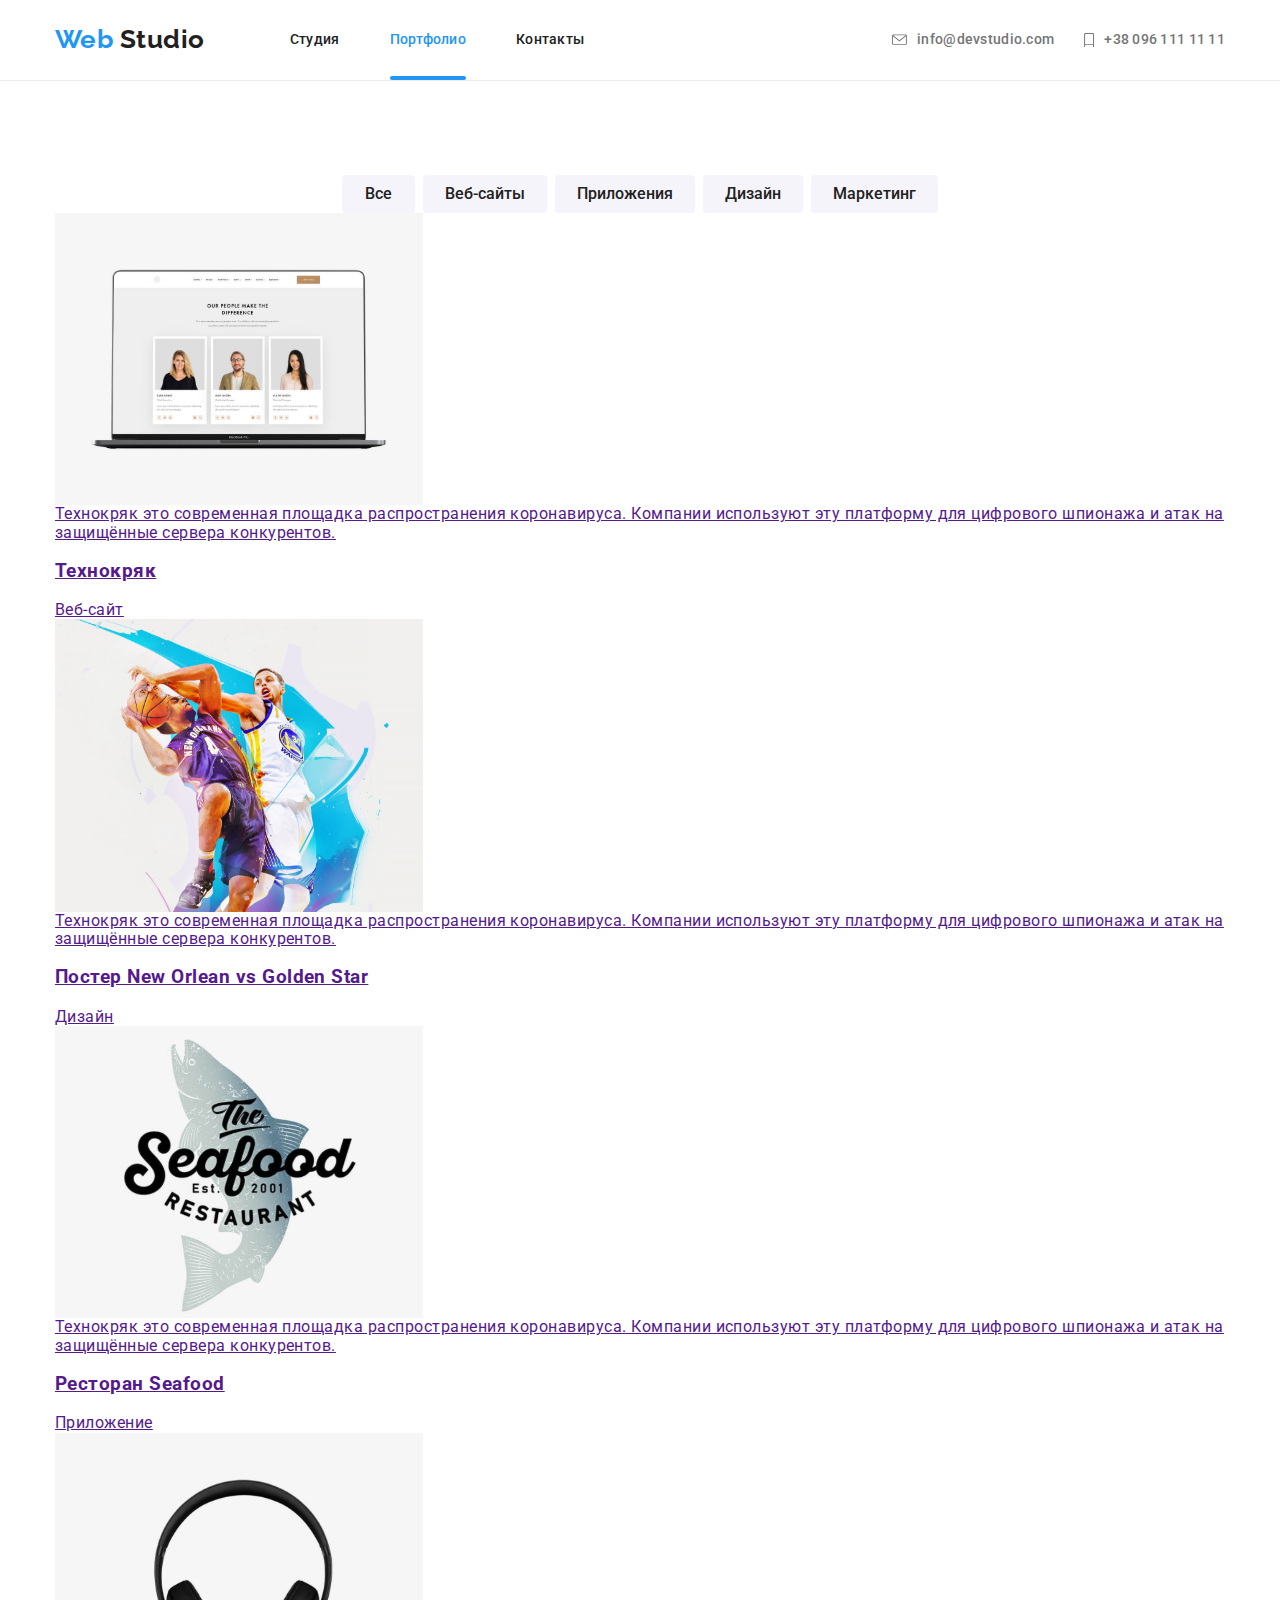
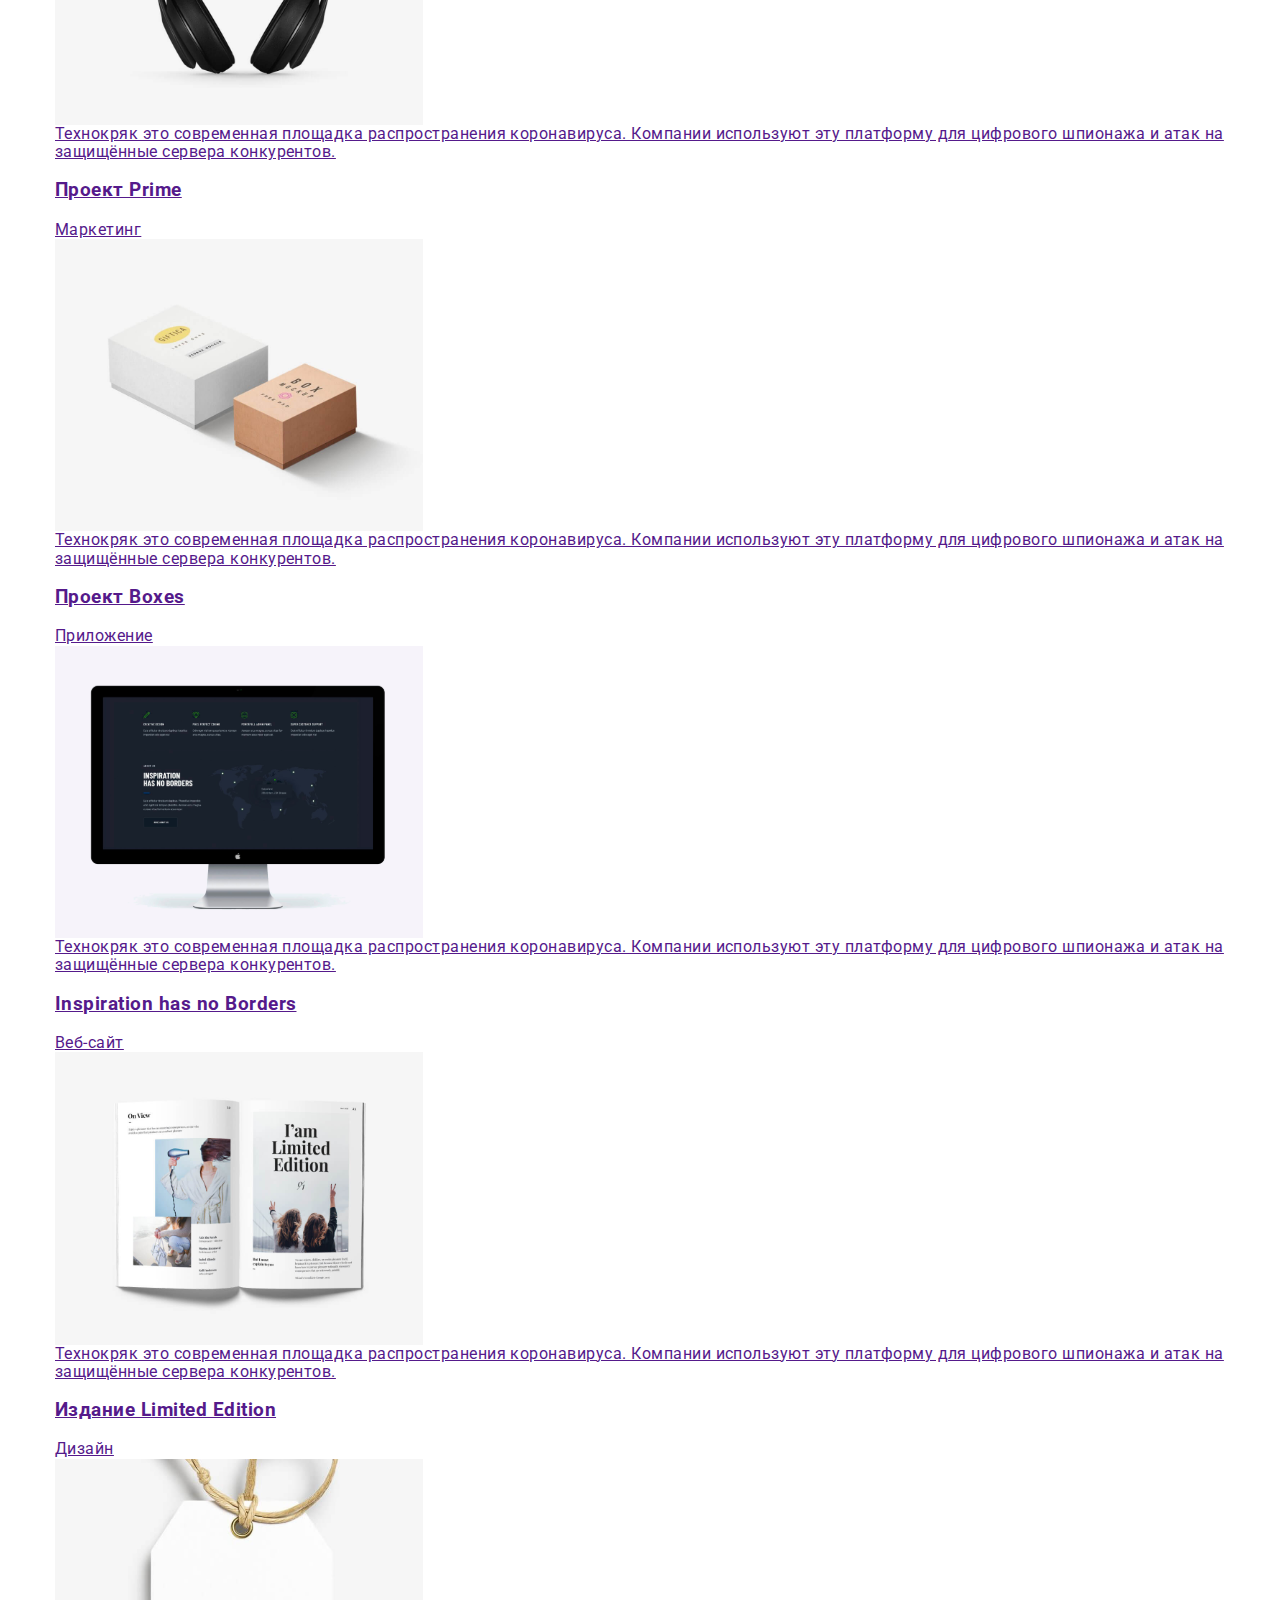
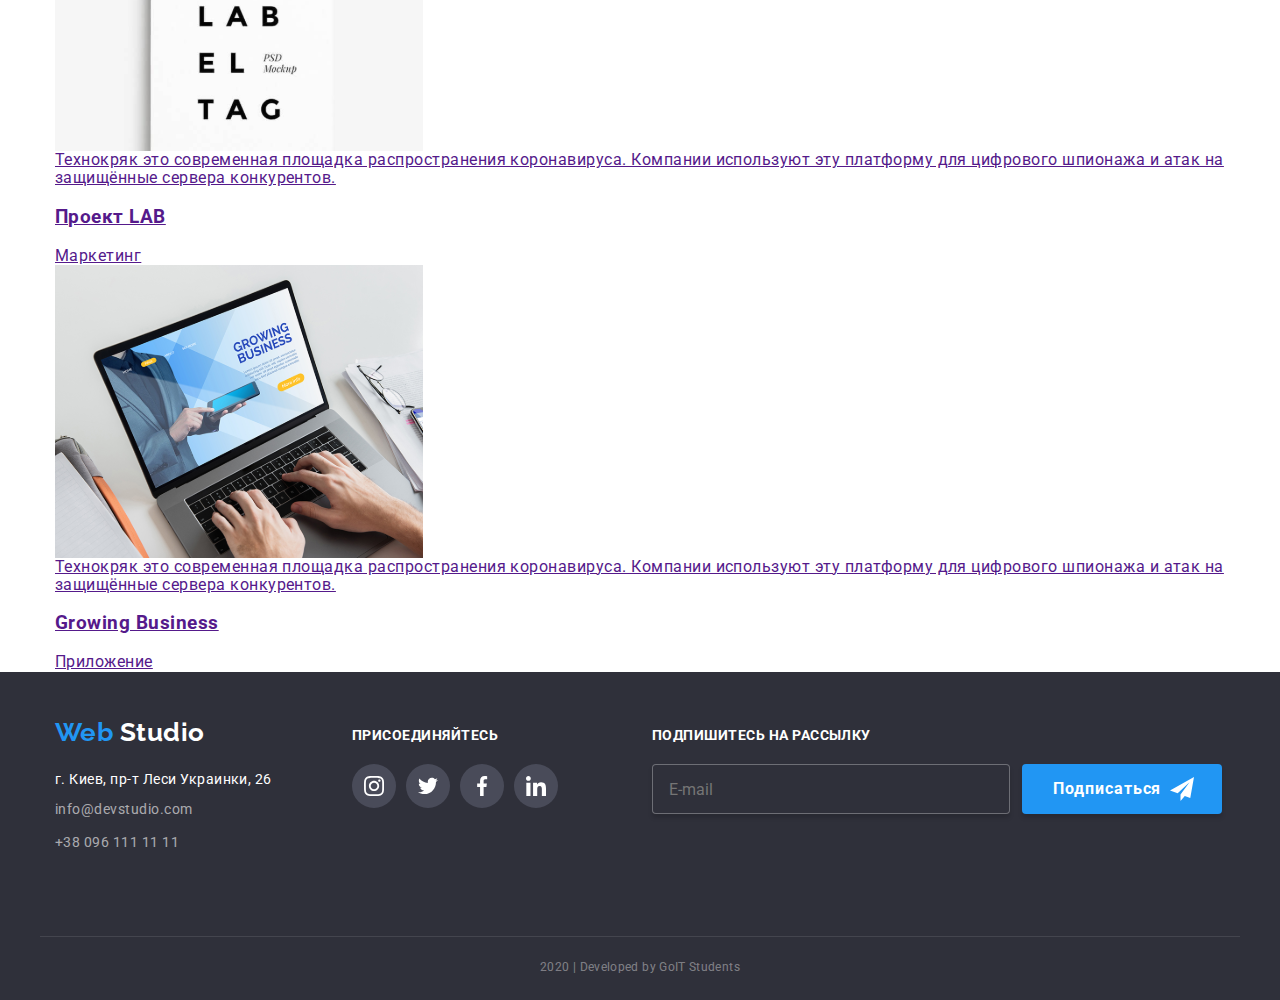
==== commit b679eb14: "1" ====
--- a/portfolio.html
+++ b/portfolio.html
@@ -318,7 +318,7 @@
             />
           </div>
           <div class="button-mailing-container">
-            <button type="button" class="banner-button">
+            <button type="button" class="footer-button">
               Подписаться
             </button>
             <svg class="icon-mailing" width="24px" height="24px">
--- a/css/portfolio.min.css
+++ b/css/portfolio.min.css
@@ -1,2 +1,2 @@
-.page{background-color:#ffffff;color:#212121;font-family:Roboto, sans-serif;letter-spacing:0.03em}img{display:block}.list{list-style:none;margin-top:0px;padding:0;margin:0}p{margin:0}.page-header{background:#ffffff;border-bottom:1px solid #ececec}.container{margin-left:auto;margin-right:auto;padding-left:15px;padding-right:15px;width:1200px}.main-nav{display:-webkit-box;display:-ms-flexbox;display:flex;-webkit-box-align:center;-ms-flex-align:center;align-items:center}.site-nav{display:-webkit-box;display:-ms-flexbox;display:flex;margin-left:85px}.site-nav .item:not(:last-child){margin-right:50px}.header-site-nav{position:relative;display:block;padding-top:32px;padding-bottom:32px;color:#212121;font-weight:500;font-size:14px;line-height:1.14;letter-spacing:0.02em;text-decoration:none;-webkit-transition:color 250ms cubic-bezier(0.4, 0, 0.2, 1);transition:color 250ms cubic-bezier(0.4, 0, 0.2, 1)}.header-site-nav:hover,.header-site-nav:focus{color:#2196f3}.header-site-nav.current{color:#2196f3}.header-site-nav.current::after{position:absolute;content:'';display:block;width:100%;height:4px;border-radius:2px;background:#2196f3;left:0px;bottom:0px}.address-nav{display:-webkit-box;display:-ms-flexbox;display:flex;margin-left:auto;font-style:normal;-webkit-box-align:center;-ms-flex-align:center;align-items:center}.address-nav .item:not(:last-child){margin-right:30px}.link{display:block;padding-top:32px;padding-bottom:32px;color:#757575;font-weight:500;font-size:14px;line-height:1.14;letter-spacing:0.02em;text-decoration:none;-webkit-box-align:center;-ms-flex-align:center;align-items:center;-webkit-transition:color 250ms cubic-bezier(0.4, 0, 0.2, 1);transition:color 250ms cubic-bezier(0.4, 0, 0.2, 1)}.address-nav .link:hover,.address-nav .link:focus{color:#2196f3}.mail-icon-address{width:15px;height:12px;margin-right:10px;fill:currentColor;-webkit-transition:fill 250ms cubic-bezier(0.4, 0, 0.2, 1);transition:fill 250ms cubic-bezier(0.4, 0, 0.2, 1)}.address-nav .link:hover .mail-icon-address,.address-nav .link:focus .mail-icon-address{fill:#2196f3}.tel-icon-address{width:10px;height:14.94px;margin-right:10px;fill:currentColor;-webkit-transition:fill 250ms cubic-bezier(0.4, 0, 0.2, 1);transition:fill 250ms cubic-bezier(0.4, 0, 0.2, 1)}.address-nav .link:hover .tel-icon-address,.address-nav .link:focus .tel-icon-address{fill:#2196f3}.address-nav .address-tel{display:-webkit-box;display:-ms-flexbox;display:flex;-webkit-box-pack:center;-ms-flex-pack:center;justify-content:center;-webkit-box-align:center;-ms-flex-align:center;align-items:center}.address-nav .address-mail{display:-webkit-box;display:-ms-flexbox;display:flex;-webkit-box-pack:center;-ms-flex-pack:center;justify-content:center;-webkit-box-align:center;-ms-flex-align:center;align-items:center}.header-logo{color:#212121;font-family:Raleway, cursive;font-weight:bold;font-size:26px;line-height:1.2;text-decoration:none;-webkit-transition:color 250ms cubic-bezier(0.4, 0, 0.2, 1);transition:color 250ms cubic-bezier(0.4, 0, 0.2, 1)}.header-logo:hover,.header-logo:focus{color:#2196f3}.header-logo-web{color:#2196f3}.logo-title{color:#ffffff;font-family:Raleway;font-weight:bold;font-size:26px;line-height:1.19;text-decoration:none}.backdrop{position:fixed;top:0;left:0;width:100%;height:100%;background-color:rgba(0,0,0,0.2);opacity:1;-webkit-transition:opacity 250ms cubic-bezier(0.4, 0, 0.2, 1);transition:opacity 250ms cubic-bezier(0.4, 0, 0.2, 1)}.backdrop.is-hidden{opacity:0;pointer-events:none;visibility:hidden}.modal{position:absolute;top:50%;left:50%;-webkit-transform:translate(-50%, -50%) scale(1);transform:translate(-50%, -50%) scale(1);max-height:581px;max-width:528px;border-radius:4px;background-color:#fff;-webkit-transition:-webkit-transform 250ms cubic-bezier(0.4, 0, 0.2, 1);transition:-webkit-transform 250ms cubic-bezier(0.4, 0, 0.2, 1);transition:transform 250ms cubic-bezier(0.4, 0, 0.2, 1);transition:transform 250ms cubic-bezier(0.4, 0, 0.2, 1), -webkit-transform 250ms cubic-bezier(0.4, 0, 0.2, 1)}.backdrop.is-hidden .modal{-webkit-transform:translate(-50%, -50%) scale(0.1);transform:translate(-50%, -50%) scale(0.1)}.modal-title{display:block;padding-left:40px;padding-top:40px;padding-right:40px;padding-bottom:30px;font-weight:700;font-size:20px;line-height:1.15;text-align:center;letter-spacing:0.03em}.modal-form-field{display:-webkit-box;display:-ms-flexbox;display:flex;-webkit-box-orient:vertical;-webkit-box-direction:normal;-ms-flex-direction:column;flex-direction:column}.form-field{display:-webkit-box;display:-ms-flexbox;display:flex;-webkit-box-orient:vertical;-webkit-box-direction:normal;-ms-flex-direction:column;flex-direction:column;position:relative;width:448px;height:40px;margin-left:40px;margin-right:40px;margin-bottom:28px}.form-field-input{height:40px;width:448px;border:1px solid rgba(33,33,33,0.2);-webkit-box-sizing:border-box;box-sizing:border-box;border-radius:4px;padding-left:42px;outline:none}.form-field-input:focus{border:1px solid accent-color}.form-field-input:focus+.form-field-lable,.form-field-input:not(:placeholder-shown)+.form-field-lable{-webkit-transform:translateY(-40px);transform:translateY(-40px);left:16px;color:accent-color}.form-field-lable{position:absolute;top:50%;left:42px;-webkit-transform:translateY(-50%);transform:translateY(-50%);font-weight:400;font-size:14px;line-height:1.14;letter-spacing:0.01em;color:#757575;-webkit-transition:-webkit-transform 250ms cubic-bezier(0.4, 0, 0.2, 1);transition:-webkit-transform 250ms cubic-bezier(0.4, 0, 0.2, 1);transition:transform 250ms cubic-bezier(0.4, 0, 0.2, 1);transition:transform 250ms cubic-bezier(0.4, 0, 0.2, 1), -webkit-transform 250ms cubic-bezier(0.4, 0, 0.2, 1)}.form-icon{position:absolute;top:50%;left:16px;-webkit-transform:translateY(-50%);transform:translateY(-50%);background-repeat:no-repeat}.form-field-input:focus ~ .form-icon{fill:#2196f3}.comment-textarea{height:120px;width:448px;resize:none;border:1px solid rgba(33,33,33,0.2);-webkit-box-sizing:border-box;box-sizing:border-box;border-radius:4px;padding-left:16px;padding-top:12px;outline:none}.comment-textarea:focus{border:1px solid #2196f3}.comment-field{display:-webkit-box;display:-ms-flexbox;display:flex;-webkit-box-orient:vertical;-webkit-box-direction:normal;-ms-flex-direction:column;flex-direction:column;position:relative;margin-left:40px;margin-right:40px;margin-bottom:20px;margin-top:0px}.comment{position:absolute;left:16px;top:12px;font-weight:400;font-size:14px;line-height:1.14;letter-spacing:0.01em;color:#757575}.comment-textarea:focus+.comment,.comment-textarea:not(:placeholder-shown)+.comment{-webkit-transform:translateY(-35px);transform:translateY(-35px);color:#2196f3;-webkit-transition:-webkit-transform 250ms cubic-bezier(0.4, 0, 0.2, 1);transition:-webkit-transform 250ms cubic-bezier(0.4, 0, 0.2, 1);transition:transform 250ms cubic-bezier(0.4, 0, 0.2, 1);transition:transform 250ms cubic-bezier(0.4, 0, 0.2, 1), -webkit-transform 250ms cubic-bezier(0.4, 0, 0.2, 1)}.terms-field{margin-left:52px;margin-right:52px;margin-bottom:30px;font-style:normal;font-weight:400;font-size:14px;line-height:1.7;letter-spacing:0.03em;color:#757575}.lable-checkbox{display:-webkit-box;display:-ms-flexbox;display:flex;-webkit-box-align:center;-ms-flex-align:center;align-items:center}.checkbox{position:absolute;width:1px;height:1px;margin:-1px;border:0;padding:0;clip:rect(0 0 0 0);overflow:hidden}.checkbox-text::before{content:'';height:16px;width:16px;border:2px solid #212121;border-radius:4px;margin-right:8px}.checkbox:checked+.checkbox-text::before{border-color:transparent;background-color:#2196f3;background-image:url("../img/icon-check.svg");background-size:contain;background-origin:border-box}.checkbox-text{display:-webkit-box;display:-ms-flexbox;display:flex;-webkit-box-align:center;-ms-flex-align:center;align-items:center;font-weight:400;font-size:14px;line-height:1.7;letter-spacing:0.03em;color:#757575}.checkbox-link{font-weight:400;font-size:14px;line-height:1.7;letter-spacing:0.03em;-webkit-text-decoration-line:underline;text-decoration-line:underline;color:#2196f3}.button-submit{height:50px;width:200px;margin-left:164px;margin-right:164px;margin-bottom:40px;padding-left:55px;padding-top:10px;padding-right:55px;padding-bottom:10px;text-align:center;border-color:transparent;background-color:#2196f3;border-radius:4px;font-weight:700;font-size:16px;line-height:1.87;letter-spacing:0.06em;color:#ffffff}.button-close{position:absolute;display:-webkit-box;display:-ms-flexbox;display:flex;-webkit-box-align:center;-ms-flex-align:center;align-items:center;top:8px;right:8px;height:30px;width:30px;border-radius:50%;background-color:#fff;border:1px solid rgba(33,33,33,0.2);outline:none}.button-close:hover{fill:#2196f3}.section-footer{padding-bottom:0px;background:#2f303a}.footer-container{display:-webkit-box;display:-ms-flexbox;display:flex;padding-bottom:28px;padding-top:45px}.logo-title{color:#ffffff;font-family:Raleway;font-weight:bold;font-size:26px;line-height:1.19;text-decoration:none}.address{margin-top:20px}.footer-address{margin-top:0em;margin-bottom:6px;color:#ffffff;font-size:14px;line-height:1.71}.block-address{display:block}.mail{margin-top:0em;margin-bottom:9px}.footer-mail-tel{color:rgba(255,255,255,0.6);font-size:14px;line-height:1.71;text-decoration:none}.block-soc{display:block;padding-left:80px;padding-right:94px}.footer-soc-list{display:-webkit-box;display:-ms-flexbox;display:flex}.footer-soc-list .list-iteam{display:-webkit-box;display:-ms-flexbox;display:flex;width:44px;height:44px;padding:12px;border-radius:50%;background-repeat:no-repeat;background-color:rgba(80,82,97,0.8);-webkit-transition:background-color 250ms cubic-bezier(0.4, 0, 0.2, 1);transition:background-color 250ms cubic-bezier(0.4, 0, 0.2, 1)}.footer-icon{background-size:20px;fill:#ffffff}.footer-soc-list .list-iteam:hover{background-color:#2196f3}.footer-soc-list .footer-list:not(:last-child){margin-right:10px}.footer-title{margin-bottom:20px;color:#ffffff;font-family:Roboto;font-weight:bold;font-size:14px;line-height:1.14;text-transform:uppercase}.block-mailing{display:-webkit-box;display:-ms-flexbox;display:flex;-webkit-box-align:end;-ms-flex-align:end;align-items:flex-end;padding-bottom:94px}.input-mailing{height:50px;width:358px;padding-left:16px;padding-top:16px;padding-bottom:16px;background-color:#2f303a;border:1px solid rgba(255,255,255,0.3);-webkit-box-sizing:border-box;box-sizing:border-box;-webkit-box-shadow:0px 4px 4px rgba(0,0,0,0.15);box-shadow:0px 4px 4px rgba(0,0,0,0.15);border-radius:4px;margin-right:12px;font-family:Roboto;font-weight:400;font-size:16px;line-height:1.25;color:rgba(255,255,255,0.6)}.mailing{display:-webkit-box;display:-ms-flexbox;display:flex;-webkit-box-orient:vertical;-webkit-box-direction:normal;-ms-flex-direction:column;flex-direction:column}.button-mailing-container{position:relative}.icon-mailing{position:absolute;top:13px;right:28px;fill:#ffffff}.footer-button{display:-webkit-inline-box;display:-ms-inline-flexbox;display:inline-flex;margin-bottom:0px;padding:10px 32px;min-width:200px;height:50px;border-radius:4px;color:#ffffff;background-color:#2196f3;border:0px;font-weight:bold;font-size:16px;line-height:1.87;-webkit-box-align:center;-ms-flex-align:center;align-items:center;text-align:center;letter-spacing:0.06em;-webkit-transition:background-color 250ms cubic-bezier(0.4, 0, 0.2, 1),color 250ms var(--timihg-function);-webkit-transition:background-color 250ms cubic-bezier(0.4, 0, 0.2, 1),color 250ms cubic-bezier(0.4, 0, 0.2, 1);transition:background-color 250ms cubic-bezier(0.4, 0, 0.2, 1),color 250ms cubic-bezier(0.4, 0, 0.2, 1)}.footer-button:hover,.footer-button:focus{background-color:#188ce8}.footer-basement{padding-top:18px;padding-bottom:21px;border-top:1px solid rgba(255,255,255,0.1);font-weight:normal;font-size:12px;line-height:2;text-align:center;letter-spacing:0.03em;color:rgba(255,255,255,0.4)}
+.page{background-color:#ffffff;color:#212121;font-family:Roboto, sans-serif;letter-spacing:0.03em}img{display:block}.list{list-style:none;margin-top:0px;padding:0;margin:0}p{margin:0}.page-header{background:#ffffff;border-bottom:1px solid #ececec}.container{margin-left:auto;margin-right:auto;padding-left:15px;padding-right:15px;width:1200px}.main-nav{display:-webkit-box;display:-ms-flexbox;display:flex;-webkit-box-align:center;-ms-flex-align:center;align-items:center}.site-nav{display:-webkit-box;display:-ms-flexbox;display:flex;margin-left:85px}.site-nav .item:not(:last-child){margin-right:50px}.header-site-nav{position:relative;display:block;padding-top:32px;padding-bottom:32px;color:#212121;font-weight:500;font-size:14px;line-height:1.14;letter-spacing:0.02em;text-decoration:none;-webkit-transition:color 250ms cubic-bezier(0.4, 0, 0.2, 1);transition:color 250ms cubic-bezier(0.4, 0, 0.2, 1)}.header-site-nav:hover,.header-site-nav:focus{color:#2196f3}.header-site-nav.current{color:#2196f3}.header-site-nav.current::after{position:absolute;content:'';display:block;width:100%;height:4px;border-radius:2px;background:#2196f3;left:0px;bottom:0px}.address-nav{display:-webkit-box;display:-ms-flexbox;display:flex;margin-left:auto;font-style:normal;-webkit-box-align:center;-ms-flex-align:center;align-items:center}.address-nav .item:not(:last-child){margin-right:30px}.link{display:block;padding-top:32px;padding-bottom:32px;color:#757575;font-weight:500;font-size:14px;line-height:1.14;letter-spacing:0.02em;text-decoration:none;-webkit-box-align:center;-ms-flex-align:center;align-items:center;-webkit-transition:color 250ms cubic-bezier(0.4, 0, 0.2, 1);transition:color 250ms cubic-bezier(0.4, 0, 0.2, 1)}.address-nav .link:hover,.address-nav .link:focus{color:#2196f3}.mail-icon-address{width:15px;height:12px;margin-right:10px;fill:currentColor;-webkit-transition:fill 250ms cubic-bezier(0.4, 0, 0.2, 1);transition:fill 250ms cubic-bezier(0.4, 0, 0.2, 1)}.address-nav .link:hover .mail-icon-address,.address-nav .link:focus .mail-icon-address{fill:#2196f3}.tel-icon-address{width:10px;height:14.94px;margin-right:10px;fill:currentColor;-webkit-transition:fill 250ms cubic-bezier(0.4, 0, 0.2, 1);transition:fill 250ms cubic-bezier(0.4, 0, 0.2, 1)}.address-nav .link:hover .tel-icon-address,.address-nav .link:focus .tel-icon-address{fill:#2196f3}.address-nav .address-tel{display:-webkit-box;display:-ms-flexbox;display:flex;-webkit-box-pack:center;-ms-flex-pack:center;justify-content:center;-webkit-box-align:center;-ms-flex-align:center;align-items:center}.address-nav .address-mail{display:-webkit-box;display:-ms-flexbox;display:flex;-webkit-box-pack:center;-ms-flex-pack:center;justify-content:center;-webkit-box-align:center;-ms-flex-align:center;align-items:center}.header-logo{color:#212121;font-family:Raleway, cursive;font-weight:bold;font-size:26px;line-height:1.2;text-decoration:none;-webkit-transition:color 250ms cubic-bezier(0.4, 0, 0.2, 1);transition:color 250ms cubic-bezier(0.4, 0, 0.2, 1)}.header-logo:hover,.header-logo:focus{color:#2196f3}.header-logo-web{color:#2196f3}.logo-title{color:#ffffff;font-family:Raleway;font-weight:bold;font-size:26px;line-height:1.19;text-decoration:none}.section-filter{padding-top:94px}.invisible-heading{display:none}.section-filter .list{display:-webkit-box;display:-ms-flexbox;display:flex;-webkit-box-pack:center;-ms-flex-pack:center;justify-content:center}.button-list .item:not(:last-child){margin-right:8px}.filter-button{border-radius:4px;padding:6px 22px;min-width:73px;height:38px;color:#212121;background-color:#f5f4fa;border:0px;font-family:Roboto;font-style:normal;font-weight:500;font-size:16px;line-height:1.62;cursor:pointer;-webkit-transition:color 250ms cubic-bezier(0.4, 0, 0.2, 1),background-color 250ms cubic-bezier(0.4, 0, 0.2, 1);transition:color 250ms cubic-bezier(0.4, 0, 0.2, 1),background-color 250ms cubic-bezier(0.4, 0, 0.2, 1)}.filter-button:hover,.filter-button:focus{color:#fff;background-color:#2196f3}.filter-button.current{color:#fff;background:#2196f3}.section-footer{padding-bottom:0px;background:#2f303a}.footer-container{display:-webkit-box;display:-ms-flexbox;display:flex;padding-bottom:28px;padding-top:45px}.logo-title{color:#ffffff;font-family:Raleway;font-weight:bold;font-size:26px;line-height:1.19;text-decoration:none}.address{margin-top:20px}.footer-address{margin-top:0em;margin-bottom:6px;color:#ffffff;font-size:14px;line-height:1.71}.block-address{display:block}.mail{margin-top:0em;margin-bottom:9px}.footer-mail-tel{color:rgba(255,255,255,0.6);font-size:14px;line-height:1.71;text-decoration:none}.block-soc{display:block;padding-left:80px;padding-right:94px}.footer-soc-list{display:-webkit-box;display:-ms-flexbox;display:flex}.footer-soc-list .list-iteam{display:-webkit-box;display:-ms-flexbox;display:flex;width:44px;height:44px;padding:12px;border-radius:50%;background-repeat:no-repeat;background-color:rgba(80,82,97,0.8);-webkit-transition:background-color 250ms cubic-bezier(0.4, 0, 0.2, 1);transition:background-color 250ms cubic-bezier(0.4, 0, 0.2, 1)}.footer-icon{background-size:20px;fill:#ffffff}.footer-soc-list .list-iteam:hover{background-color:#2196f3}.footer-soc-list .footer-list:not(:last-child){margin-right:10px}.footer-title{margin-bottom:20px;color:#ffffff;font-family:Roboto;font-weight:bold;font-size:14px;line-height:1.14;text-transform:uppercase}.block-mailing{display:-webkit-box;display:-ms-flexbox;display:flex;-webkit-box-align:end;-ms-flex-align:end;align-items:flex-end;padding-bottom:94px}.input-mailing{height:50px;width:358px;padding-left:16px;padding-top:16px;padding-bottom:16px;background-color:#2f303a;border:1px solid rgba(255,255,255,0.3);-webkit-box-sizing:border-box;box-sizing:border-box;-webkit-box-shadow:0px 4px 4px rgba(0,0,0,0.15);box-shadow:0px 4px 4px rgba(0,0,0,0.15);border-radius:4px;margin-right:12px;font-family:Roboto;font-weight:400;font-size:16px;line-height:1.25;color:rgba(255,255,255,0.6)}.mailing{display:-webkit-box;display:-ms-flexbox;display:flex;-webkit-box-orient:vertical;-webkit-box-direction:normal;-ms-flex-direction:column;flex-direction:column}.button-mailing-container{position:relative}.icon-mailing{position:absolute;top:13px;right:28px;fill:#ffffff}.footer-button{height:50px;width:200px;background:#2196f3;-webkit-box-shadow:0px 4px 4px rgba(0,0,0,0.15);box-shadow:0px 4px 4px rgba(0,0,0,0.15);border-radius:4px;padding-top:10px;padding-bottom:10px;padding-left:29px;font-family:Roboto;font-weight:700;font-size:16px;line-height:1.87;display:-webkit-box;display:-ms-flexbox;display:flex;-webkit-box-align:center;-ms-flex-align:center;align-items:center;text-align:center;letter-spacing:0.06em;color:#fff;border-color:transparent}.footer-basement{padding-top:18px;padding-bottom:21px;border-top:1px solid rgba(255,255,255,0.1);font-weight:normal;font-size:12px;line-height:2;text-align:center;letter-spacing:0.03em;color:rgba(255,255,255,0.4)}
 /*# sourceMappingURL=portfolio.min.css.map */